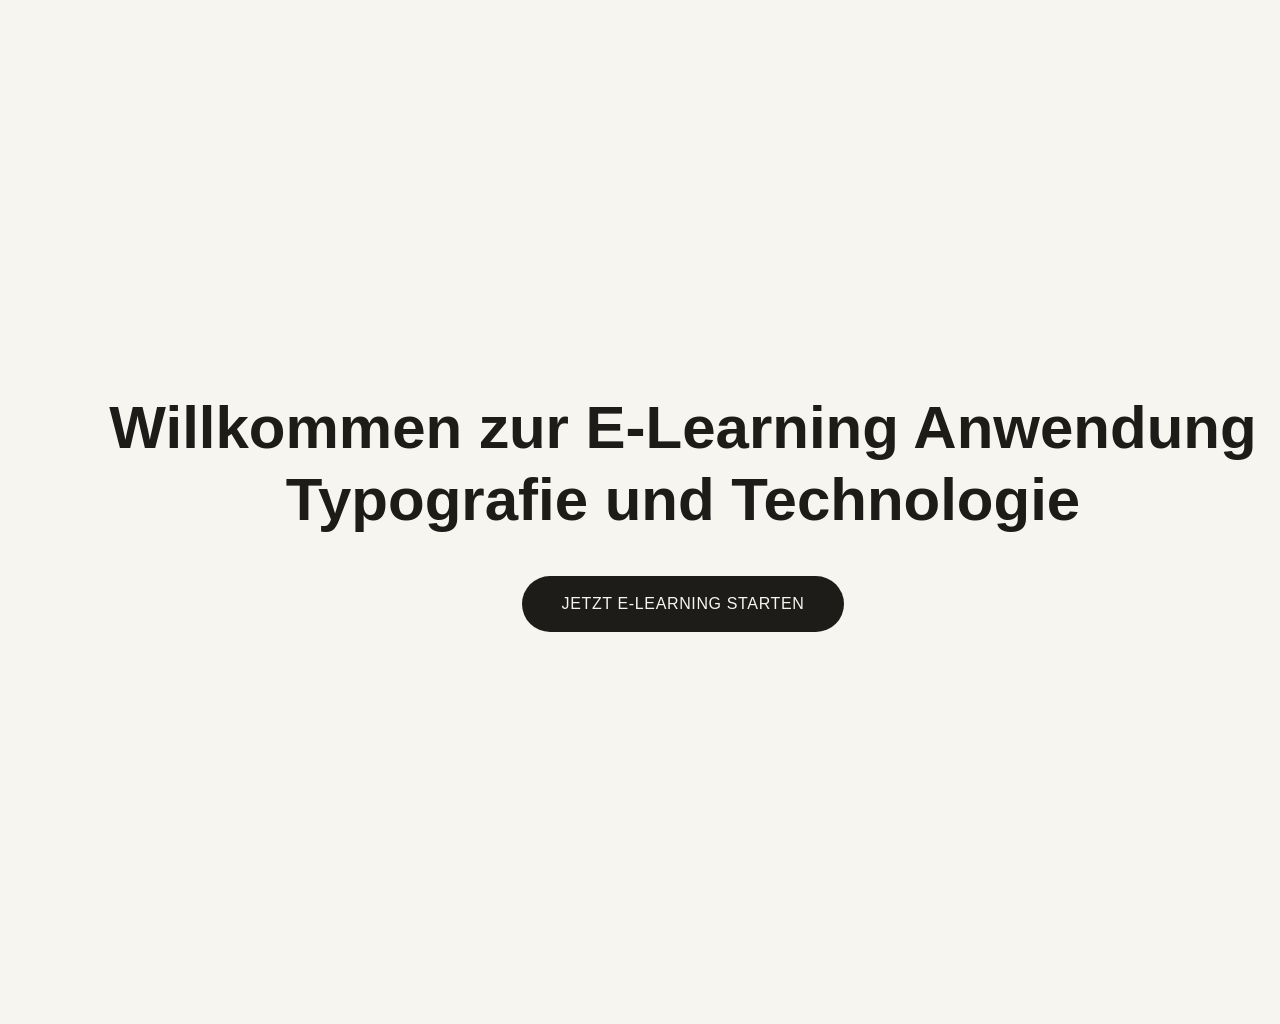
==== index.html @ 650bc4ad "Add files via upload" ====
<!DOCTYPE html>
<html lang="de">
<head>
  <meta charset="UTF-8" />
  <link rel="manifest" href="/manifest.json">
  <meta name="apple-mobile-web-app-capable" content="yes">
  <meta name="mobile-web-app-capable" content="yes">
  <meta name="apple-mobile-web-app-status-bar-style" content="black-translucent">
  <meta name="viewport" content="width=1366, height=1024, initial-scale=1.0, user-scalable=no, maximum-scale=1.0" />
  <title>Type Lab — Willkommen</title>
  <link rel="stylesheet" href="style.css" />
  <style>
    .splash {
      width: 1366px;
      height: 1024px;
      display: flex;
      flex-direction: column;
      align-items: center;
      justify-content: center;
      gap: 2.5rem;
    }

    .splash-headline {
      font-family: 'Boldonse', sans-serif;
      font-size: 3.75rem;
      line-height: 1.2;
      text-align: center;
      color: var(--foreground);
    }

    .splash-btn {
      display: inline-flex;
      align-items: center;
      gap: 0.75rem;
      padding: 1rem 2.5rem;
      background: var(--c-ink);
      color: var(--c-bone);
      font-family: 'Oswald', sans-serif;
      font-weight: 500;
      font-size: 1rem;
      letter-spacing: 0.04em;
      text-transform: uppercase;
      text-decoration: none;
      border-radius: 9999px;
      transition: opacity 0.2s;
    }
    .splash-btn:hover { opacity: 0.8; }
  </style>
</head>
<body class="bg-background">

  <div class="splash">
    <h1 class="splash-headline">
      Willkommen zur E-Learning Anwendung<br />
      Typografie und Technologie
    </h1>
    <a href="chapterpage.html" class="splash-btn">Jetzt E-Learning starten</a>
  </div>

  <script>
  document.addEventListener('click', function(e) {
    var a = e.target.closest('a');
    if (a && a.host === location.host && a.target !== '_blank') {
      e.preventDefault();
      location.href = a.href;
    }
  });
  </script>
</body>
</html>
---- style.css ----
/* =============================================
   TYPE LAB — style.css
   Single stylesheet for all 7 pages
   ============================================= */

@import url('https://fonts.googleapis.com/css2?family=Urbanist:wght@100..900&family=Roboto+Flex:opsz,slnt,wdth,wght,GRAD@8..144,-10..0,25..151,100..1000,-200..150&family=JetBrains+Mono:wght@400;600&display=swap');

/* ── Design tokens ─────────────────────────── */
:root {
  --radius: 0.625rem;

  /* Brand palette */
  --c-yellow:   #fbd530;
  --c-blue:     #135ae4;
  --c-coral:    #ff6853;
  --c-pink:     #ffa3cf;
  --c-green:    #269e5f;
  --c-laven: #cba6e8;
  --c-bone:     #f6f5f0; /*selected color*/
  /*--c-stone:    #f2eeeb;
  --c-cream:    #faf3e3;*/
  --c-ink:      #1e1c19;

  /* Semantic tokens */
  --background:        var(--c-bone);
  --foreground:        var(--c-ink);
  --card:              var(--c-cream);
  --card-foreground:   var(--c-ink);
  --primary:           var(--c-ink);
  --primary-fg:        var(--c-bone);
  --secondary:         var(--c-stone);
  --muted:             var(--c-stone);
  --muted-fg:          #53534e;
  --accent:            var(--c-blue);
  --accent-fg:         var(--c-bone);
  --border:            #e0ddd7;
  --destructive:       var(--c-coral);

  --radius-sm:  calc(var(--radius) - 4px);
  --radius-md:  calc(var(--radius) - 2px);
  --radius-lg:  var(--radius);
  --radius-xl:  calc(var(--radius) + 4px);
  --radius-2xl: calc(var(--radius) + 8px);
  --radius-3xl: calc(var(--radius) + 12px);
  --radius-4xl: calc(var(--radius) + 16px);
}

/* ── Reset ─────────────────────────────────── */
*, *::before, *::after {
  box-sizing: border-box;
  margin: 0;
  padding: 0;
  border-color: var(--border);
}

html {
  width: 1366px;
  height: 1024px;
  overflow: hidden;
  overscroll-behavior: none;
}

body {
  position: relative;
  width: 1366px;
  height: 1024px;
  overflow: hidden;
  overscroll-behavior: none;
  background-color: var(--background);
  color: var(--foreground);
  font-family: 'Urbanist', ui-sans-serif, system-ui, sans-serif;
  font-weight: 400;
  line-height: 1.5;
  -webkit-font-smoothing: antialiased;
}

/* ── Typography helpers ─────────────────────── */
/*font-family: system-ui, -apple-system, sans-serif;*/

.font-display {
  font-family: 'Urbanist', ui-sans-serif, system-ui, sans-serif;
  font-weight: 800;
}

.font-showcase {
  font-family: 'Roboto Flex', 'Inter', system-ui, sans-serif;
  font-optical-sizing: auto;
}

.font-mono {
  font-family: 'JetBrains Mono', ui-monospace, monospace;
}



/* ── Layout helpers ─────────────────────────── */
.min-h-screen  { height: 1024px; }
.flex          { display: flex; }
.flex-col      { flex-direction: column; }
.flex-1        { flex: 1; }
.items-center  { align-items: center; }
.items-start   { align-items: flex-start; }
.items-end     { align-items: flex-end; }
.justify-between { justify-content: space-between; }
.justify-center  { justify-content: center; }
.gap-2  { gap: 0.5rem; }
.gap-3  { gap: 0.75rem; }
.gap-4  { gap: 1rem; }
.gap-5  { gap: 1.25rem; }
.gap-6  { gap: 1.5rem; }
.gap-8  { gap: 2rem; }
.gap-10 { gap: 2.5rem; }

/* ── Grid helpers ───────────────────────────── */
.grid { display: grid; }
.grid-12 { grid-template-columns: repeat(12, 1fr); }
.grid-3  { grid-template-columns: repeat(3, 1fr); }
.grid-2  { grid-template-columns: repeat(2, 1fr); }
.col-span-2  { grid-column: span 2; }
.col-span-3  { grid-column: span 3; }
.col-span-4  { grid-column: span 4; }
.col-span-5  { grid-column: span 5; }
.col-span-6  { grid-column: span 6; }
.col-span-7  { grid-column: span 7; }
.col-span-8  { grid-column: span 8; }
.col-span-9  { grid-column: span 9; }

/* ── Spacing helpers ────────────────────────── */
.p-4  { padding: 1rem; }
.p-5  { padding: 1.25rem; }
.p-6  { padding: 1.5rem; }
.p-8  { padding: 2rem; }
.p-10 { padding: 2.5rem; }
.px-4  { padding-inline: 1rem; }
.px-8  { padding-inline: 2rem; }
.px-10 { padding-inline: 2.5rem; }
.px-12 { padding-inline: 3rem; }
.py-3  { padding-block: 0.75rem; }
.py-4  { padding-block: 1rem; }
.py-10 { padding-block: 2.5rem; }
.py-12 { padding-block: 3rem; }
.pt-10 { padding-top: 2.5rem; }
.pb-6  { padding-bottom: 1.5rem; }
.pb-12 { padding-bottom: 3rem; }
.mt-1  { margin-top: 0.25rem; }
.mt-2  { margin-top: 0.5rem; }
.mt-3  { margin-top: 0.75rem; }
.mt-4  { margin-top: 1rem; }
.mt-5  { margin-top: 1.25rem; }
.mt-6  { margin-top: 1.5rem; }
.mb-2  { margin-bottom: 0.5rem; }
.mb-3  { margin-bottom: 0.75rem; }
.mb-4  { margin-bottom: 1rem; }
.mb-8  { margin-bottom: 2rem; }
.ml-auto { margin-left: auto; }

/* ── Text helpers ───────────────────────────── */
.text-xs   { font-size: 0.75rem; }
.text-sm   { font-size: 0.875rem; }
.text-base { font-size: 1rem; }
.text-lg   { font-size: 1.125rem; }
.text-xl   { font-size: 1.25rem; }
.text-2xl  { font-size: 1.5rem; }
.text-3xl  { font-size: 1.875rem; }
.text-4xl  { font-size: 2.25rem; }
.text-5xl  { font-size: 3rem; }
.text-6xl  { font-size: 3.75rem; }
.text-7xl  { font-size: 4.5rem; }
.text-center  { text-align: center; }
.text-right   { text-align: right; }
.tracking-widest { letter-spacing: 0.2em; }
.uppercase   { text-transform: uppercase; }
.underline   { text-decoration: underline; }
.leading-none  { line-height: 1; }
.leading-tight { line-height: 1.25; }
.leading-snug  { line-height: 1.375; }
.leading-relaxed { line-height: 1.625; }

/* ── Color helpers ──────────────────────────── */
.text-muted    { color: var(--muted-fg); }
.text-accent   { color: var(--accent); }
.text-bg       { color: var(--background); }
.text-fg       { color: var(--foreground); }
.bg-background { background-color: var(--background); }
.bg-card       { background-color: var(--card); }
.bg-muted      { background-color: var(--muted); }
.bg-foreground { background-color: var(--foreground); }
.bg-accent     { background-color: var(--accent); }

/* ── Border / shape helpers ─────────────────── */
.rounded-full  { border-radius: 9999px; }
.rounded-xl    { border-radius: calc(var(--radius) + 4px); }
.rounded-2xl   { border-radius: calc(var(--radius) + 8px); }
.rounded-3xl   { border-radius: calc(var(--radius) + 12px); }
.border        { border: 1px solid var(--border); }
.border-t      { border-top: 1px solid var(--border); }
.border-b      { border-bottom: 1px solid var(--border); }
.border-r      { border-right: 1px solid var(--border); }
.border-dashed { border-style: dashed; }
.overflow-hidden { overflow: hidden; }
.relative { position: relative; }
.absolute { position: absolute; }
.sticky   { position: sticky; }
.inset-0  { inset: 0; }
.z-30 { z-index: 30; }
.w-full { width: 100%; }
.h-full { height: 100%; }
.shadow-sm  { box-shadow: 0 1px 3px rgba(0,0,0,0.07); }
.shadow-xl  { box-shadow: 0 20px 40px rgba(0,0,0,0.15); }
.opacity-40 { opacity: 0.4; }
.opacity-60 { opacity: 0.6; }
.opacity-70 { opacity: 0.7; }
.opacity-80 { opacity: 0.8; }
.transition { transition: all 0.2s ease; }

/* ── Backdrop / blur header ─────────────────── */
.backdrop-blur {
  backdrop-filter: blur(12px);
  -webkit-backdrop-filter: blur(12px);
  background-color: rgba(246, 245, 240, 0.85);
}

/* ─────────────────────────────────────────────
   SHARED COMPONENTS
   ───────────────────────────────────────────── */

/* Chapter header (shared across all chapter pages) */
.chapter-header {
  position: sticky;
  top: 0;
  z-index: 30;
  backdrop-filter: blur(12px);
  -webkit-backdrop-filter: blur(12px);
  background-color: #f6f5f0d9;
  border-bottom: 1px solid var(--border);
}

.chapter-header-inner {
  display: flex;
  align-items: center;
  justify-content: center;
  padding: 0.875rem 2rem;
  position: relative;
}

/* Hidden data elements — kept in DOM for overlay.js */
.chapter-num,
.chapter-title-label { display: none; }

/* Right section — absolute so nav stays centered */
.chapter-header-right {
  position: absolute;
  right: 2rem;
  top: 50%;
  transform: translateY(-50%);
  display: flex;
  align-items: center;
}

/* Chapter nav (rendered by renderDots into #progress-dots) */
.progress-dots {
  display: flex;
  align-items: center;
  gap: 0.25rem;
}

.chapter-nav-start {
  font-family: 'Urbanist', sans-serif;
  font-weight: 600;
  font-size: 0.75rem;
  letter-spacing: 0.08em;
  text-transform: uppercase;
  color: var(--muted-fg);
  text-decoration: none;
  padding: 0.35rem 0.75rem;
  transition: color 0.2s;
}
.chapter-nav-start:hover { color: var(--foreground); }

.chapter-nav-sep {
  width: 1px;
  height: 1rem;
  background: rgba(30,28,25,0.2);
  margin: 0 0.35rem;
  flex-shrink: 0;
}

.chapter-nav-tab {
  font-family: 'Urbanist', sans-serif;
  font-weight: 600;
  font-size: 0.75rem;
  letter-spacing: 0.04em;
  color: var(--muted-fg);
  width: 32px;
  height: 32px;
  border-radius: 8px;
  display: flex;
  align-items: center;
  justify-content: center;
  transition: background 0.2s, color 0.2s;
  text-decoration: none;
}
.chapter-nav-tab.current {
  background: var(--foreground);
  color: var(--background);
}
.chapter-nav-tab.done {
  color: var(--foreground);
  cursor: pointer;
}
.chapter-nav-tab.done:hover {
  background: rgba(30, 28, 25, 0.08);
}

/* Complete button */
.btn-complete {
  display: inline-flex;
  align-items: center;
  gap: 6px;
  padding: 10px 20px;
  border-radius: 9999px;
  font-family: 'Urbanist', sans-serif;
  font-size: 0.875rem;
  font-weight: 500;
  cursor: pointer;
  border: none;
  background: var(--foreground);
  color: var(--background);
  transition: opacity 0.2s;
}
.btn-complete:hover { opacity: 0.85; }
.btn-complete.done  { background: var(--foreground); color: var(--background); }
.btn-complete svg   { width: 14px; height: 14px; }

/* Chapter title pill — header left, added by overlay.js */
.chapter-title-pill {
  position: absolute;
  left: 2rem;
  top: 50%;
  transform: translateY(-50%);
  font-family: 'Urbanist', sans-serif;
  font-weight: 700;
  font-size: 0.75rem;
  letter-spacing: 0.04em;
  padding: 0.5rem 1.25rem;
  border-radius: 9999px;
  box-shadow: 0 2px 8px rgba(0,0,0,0.1);
  pointer-events: none;
  white-space: nowrap;
}

/* Eyebrow — hidden; text still readable by overlay.js */
.chapter-eyebrow { display: none; }

/* ── Per-chapter accent colors (nav active tab + complete button) ── */
.ch1-header .chapter-nav-tab.current,
.ch1-header .btn-complete,
.ch1-header .btn-complete.done { background: var(--c-blue);  color: #ffffff; }

.ch2-header .chapter-nav-tab.current,
.ch2-header .btn-complete,
.ch2-header .btn-complete.done { background: var(--c-pink);  color: var(--foreground); }

.ch3-header .chapter-nav-tab.current,
.ch3-header .btn-complete,
.ch3-header .btn-complete.done { background: var(--c-green); color: #ffffff; }

.ch4-header .chapter-nav-tab.current,
.ch4-header .btn-complete,
.ch4-header .btn-complete.done { background: var(--c-yellow); color: var(--foreground); }

.ch5-header .chapter-nav-tab.current,
.ch5-header .btn-complete,
.ch5-header .btn-complete.done { background: var(--c-coral); color: #ffffff; }

.ch6-header .chapter-nav-tab.current,
.ch6-header .btn-complete,
.ch6-header .btn-complete.done { background: var(--c-laven); color: var(--foreground); }

/* Main content area */
.chapter-main {
  flex: 1;
  overflow-y: auto;
}

/* ── Panel card ─────────────────────────────── */
.panel {
  background: var(--card);
  border: 1px solid var(--border);
  border-radius: calc(var(--radius) + 8px);
  padding: 1.25rem;
}

.panel-title {
  display: flex;
  align-items: center;
  gap: 0.5rem;
  font-family: 'JetBrains Mono', monospace;
  font-size: 0.688rem;
  letter-spacing: 0.2em;
  text-transform: uppercase;
  color: var(--muted-fg);
  margin-bottom: 1rem;
}

/* ── Slider ─────────────────────────────────── */
.slider-wrap {
  position: relative;
  display: flex;
  align-items: center;
  height: 20px;
}

.slider-track {
  position: relative;
  width: 100%;
  height: 4px;
  background: var(--border);
  border-radius: 9999px;
  overflow: visible;
}

.slider-fill {
  position: absolute;
  left: 0;
  top: 0;
  height: 100%;
  background: var(--foreground);
  border-radius: 9999px;
  pointer-events: none;
  transition: width 0.05s;
}

.slider-thumb {
  position: absolute;
  top: 50%;
  width: 24px;
  height: 24px;
  border-radius: 50%;
  background: var(--foreground);
  border: 1px solid var(--foreground);
  box-shadow: 0 1px 4px rgba(0,0,0,0.2);
  transform: translate(-50%, -50%);
  cursor: grab;
  transition: box-shadow 0.15s;
  z-index: 2;
}
.slider-thumb:active { cursor: grabbing; box-shadow: 0 2px 8px rgba(0,0,0,0.3); }

.slider-native {
  position: absolute;
  inset: 0;
  opacity: 0;
  cursor: pointer;
  width: 100%;
  height: 100%;
  z-index: 3;
  -webkit-appearance: none;
  margin: 0;
}

/* ── Switch ─────────────────────────────────── */
.switch {
  display: inline-flex;
  width: 36px;
  height: 20px;
  border-radius: 9999px;
  background: var(--border);
  position: relative;
  cursor: pointer;
  transition: background 0.2s;
  border: none;
  outline: none;
  flex-shrink: 0;
}
.switch.on { background: var(--foreground); }
.switch::after {
  content: '';
  position: absolute;
  top: 2px;
  left: 2px;
  width: 16px;
  height: 16px;
  border-radius: 50%;
  background: white;
  transition: transform 0.2s;
}
.switch.on::after { transform: translateX(16px); }

/* ─────────────────────────────────────────────
   CHAPTER-PAGE OVERVIEW (chapterpage.html)
   ───────────────────────────────────────────── */

.home-header {
  padding: 2.5rem 2.5rem 1.5rem;
  display: flex;
  align-items: flex-end;
  justify-content: space-between;
}

.home-header-left {}

.home-tag {
  font-family: 'JetBrains Mono', monospace;
  font-size: 0.688rem;
  letter-spacing: 0.2em;
  text-transform: uppercase;
  color: var(--muted-fg);
}

.home-headline {
  font-family: 'Urbanist', ui-sans-serif, system-ui, sans-serif;
  font-weight: 800;
  font-size: 4.5rem;
  line-height: 1.1;
  letter-spacing: -0.02em;
  margin-top: -1rem;
  margin-bottom: 1rem;
  max-width: 60rem;
}

.home-progress {
  text-align: right;
}

.home-progress-label {
  font-family: 'JetBrains Mono', monospace;
  font-size: 0.688rem;
  color: var(--muted-fg);
}

.home-progress-count {
  font-family: 'Urbanist'; font-weight: 800;
  font-size: 1.4rem;
  margin-top: 0.25rem;
}

.home-progress-count span { color: var(--muted-fg); }

.home-reset {
  display: block;
  margin-top: 0.5rem;
  font-size: 0.688rem;
  color: var(--muted-fg);
  background: none;
  border: none;
  cursor: pointer;
  text-decoration: underline;
  text-underline-offset: 2px;
}
.home-reset:hover { color: var(--foreground); }

/* Chapter grid */
.chapters-grid {
  display: grid;
  grid-template-columns: repeat(3, 1fr);
  gap: 1.25rem;
  padding: 0 2.5rem 3rem;
}

/* Chapter card */
.chapter-card {
  aspect-ratio: 4/3;
  border-radius: calc(var(--radius) + 12px);
  border: 1px solid var(--border);
  background: var(--card);
  overflow: hidden;
  position: relative;
  text-decoration: none;
  display: block;
  transition: border-color 0.2s;
  animation: cardIn 0.5s ease both;
}
.chapter-card:hover { filter: brightness(0.96); }

.card-ch-1 {
  background-color: var(--c-blue);
  border: 2px solid var(--c-blue);
}
.card-ch-1 .chapter-card-name,
.card-ch-1 .chapter-card-num  { color: #ffffff; }
.card-ch-1 .chapter-card-sub  { color: rgba(255,255,255,0.7); }

.card-ch-2 {
  background-color: var(--c-pink);
  border: 2px solid var(--c-pink);
}
.card-ch-2 .chapter-card-name,
.card-ch-2 .chapter-card-num  { color: var(--foreground); }

.card-ch-3 {
  background-color: var(--c-green);
  border: 2px solid var(--c-green);
}
.card-ch-3 .chapter-card-name,
.card-ch-3 .chapter-card-num  { color: #ffffff; }
.card-ch-3 .chapter-card-sub  { color: rgba(255,255,255,0.7); }

.card-ch-4 {
  background-color: var(--c-yellow);
  border: 2px solid var(--c-yellow);
}
.card-ch-4 .chapter-card-name,
.card-ch-4 .chapter-card-num  { color: var(--foreground); }

.card-ch-5 {
  background-color: var(--c-coral);
  border: 2px solid var(--c-coral);
}
.card-ch-5 .chapter-card-name,
.card-ch-5 .chapter-card-num  { color: #ffffff; }
.card-ch-5 .chapter-card-sub  { color: rgba(255,255,255,0.7); }

.card-ch-6 {
  background-color: var(--c-laven);
  border: 2px solid var(--c-laven);
}
.card-ch-6 .chapter-card-name,
.card-ch-6 .chapter-card-num  { color: var(--foreground); }

@keyframes cardIn {
  from { opacity: 0; transform: translateY(24px); }
  to   { opacity: 1; transform: translateY(0); }
}

.chapter-card:nth-child(1) { animation-delay: 0ms; }
.chapter-card:nth-child(2) { animation-delay: 50ms; }
.chapter-card:nth-child(3) { animation-delay: 100ms; }
.chapter-card:nth-child(4) { animation-delay: 150ms; }
.chapter-card:nth-child(5) { animation-delay: 200ms; }
.chapter-card:nth-child(6) { animation-delay: 250ms; }

.chapter-card-locked {
  aspect-ratio: 4/3;
  border-radius: calc(var(--radius) + 12px);
  border: 1px dashed var(--border);
  background: color-mix(in srgb, var(--muted) 30%, transparent);
  overflow: hidden;
  position: relative;
  animation: cardIn 0.5s ease both;
}

.chapter-card-art {
  position: absolute;
  inset: 0;
  pointer-events: none;
}

.chapter-card-body {
  position: absolute;
  inset: 0;
  padding: 1.5rem;
  display: flex;
  flex-direction: column;
}

.chapter-card-top {
  display: flex;
  align-items: flex-start;
  justify-content: space-between;
}

.chapter-card-num {
  font-family: 'JetBrains Mono', monospace;
  font-size: 0.688rem;
  letter-spacing: 0.2em;
  color: var(--muted-fg);
}

.chapter-card-icon {
  width: 20px;
  height: 20px;
  opacity: 0.4;
  transition: opacity 0.2s, transform 0.2s;
}
.chapter-card:hover .chapter-card-icon { opacity: 1; transform: rotate(12deg); }

.chapter-card-check {
  width: 28px;
  height: 28px;
  border-radius: 50%;
  background: rgba(255,255,255,0.25);
  color: #ffffff;
  display: flex;
  align-items: center;
  justify-content: center;
}
.card-ch-2 .chapter-card-check,
.card-ch-4 .chapter-card-check,
.card-ch-5 .chapter-card-check {
  background: rgba(30,28,25,0.15);
  color: var(--foreground);
}

.chapter-card-foot {
  margin-top: auto;
}

.chapter-card-name {
  font-family: 'Urbanist', ui-sans-serif, system-ui, sans-serif;
  font-weight: 700;
  font-size: 2.1rem;
  line-height: 1.25;
  color: var(--foreground);
}

.chapter-card-sub {
  font-size: 0.875rem;
  color: var(--muted-fg);
  margin-top: 0.25rem;
}

.chapter-card-locked .chapter-card-body { opacity: 0.4; }

.chapter-lock-msg {
  position: absolute;
  bottom: 1rem;
  left: 1.5rem;
  font-family: 'JetBrains Mono', monospace;
  font-size: 0.688rem;
  color: var(--muted-fg);
}

/* Chapter art backgrounds */
.art-1 {
  background: linear-gradient(135deg, #f6f5f0, #f2eeeb);
}
.art-1-inner {
  position: absolute;
  inset: 3rem 3.5rem;
  border-radius: 6px;
  background: #faf3e3;
  box-shadow: 0 1px 3px rgba(0,0,0,0.07);
  border: 1px solid rgba(0,0,0,0.06);
  padding: 1rem;
  display: flex;
  flex-direction: column;
  gap: 6px;
}
.art-1-line {
  height: 6px;
  border-radius: 9999px;
  background: rgba(30,28,25,0.7);
}

.art-2 {
  background: linear-gradient(135deg, #f2eeeb, #f6f5f0);
  display: flex;
  align-items: center;
  justify-content: center;
}
.art-2-cards {
  display: flex;
  gap: 12px;
}
.art-2-card {
  width: 80px;
  height: 112px;
  border-radius: 12px;
  background: #faf3e3;
  box-shadow: 0 4px 12px rgba(0,0,0,0.1);
  border: 1px solid var(--border);
  display: flex;
  align-items: center;
  justify-content: center;
  font-family: 'Urbanist', sans-serif;
  font-weight: 600;
  font-size: 1.5rem;
}

.art-3 {
  background: #faf3e3;
}
.art-3-line {
  position: absolute;
  left: 24px;
  top: 24px;
  bottom: 24px;
  width: 1px;
  background: rgba(30,28,25,0.3);
}

.art-4 {
  background: linear-gradient(135deg, #f6f5f0, #f2eeeb);
  display: flex;
  align-items: center;
  justify-content: center;
}
.art-4-letter {
  font-family: 'Urbanist', sans-serif;
  font-size: 8rem;
  line-height: 1;
  font-weight: 800;
}

.art-5 {
  background: var(--c-blue);
  color: var(--c-bone);
  overflow: hidden;
}
.art-5-label {
  position: absolute;
  left: 24px;
  bottom: 24px;
  font-family: 'Urbanist', sans-serif;
  font-size: 2.5rem;
  font-weight: 600;
  color: #faf3e3;
}

.art-6 {
  background: #f6f5f0;
  display: grid;
  grid-template-columns: 1fr 1fr;
  grid-template-rows: 1fr 1fr;
  gap: 8px;
  padding: 24px;
}
.art-6-cell { border-radius: 6px; }

/* ─────────────────────────────────────────────
   CHAPTER 1 — E-Reader Simulator
   ───────────────────────────────────────────── */
.ch1-header{}

.ch1-layout {
  display: grid;
  grid-template-columns: 1fr 380px;
  gap: 2rem;
  padding: 2rem;
  max-width: 1500px;
  margin: 0 auto;
  .slider-track, .slider-fill {
      background: var(--c-blue);      
    }
    .slider-thumb {
      background: var(--c-green);
      border-color: var(--c-green);
    }
}

.ch1-device-wrap {
  border-radius: 2rem;
  background: #08080791;
  border: 1px solid var(--border);
  padding: 1rem;
  box-shadow: 0 1px 3px #00000012;
}

.ch1-screen {
  border-radius: 1.4rem;
  overflow: hidden;
  aspect-ratio: 4/3;
  transition: filter 0.3s;
}

.ch1-screen-inner {
  height: 100%;
  display: flex;
  flex-direction: column;
  transition: padding 0.3s;
}

.ch1-screen-bar {
  display: flex;
  justify-content: space-between;
  font-family: 'JetBrains Mono', monospace;
  font-size: 0.688rem;
  opacity: 0.6;
}

.ch1-text {
  flex: 1;
  margin-top: 1.5rem;
  overflow: hidden;
  font-family: 'Roboto Flex', sans-serif;
  font-optical-sizing: auto;
  transition: font-size 0.2s, line-height 0.2s, letter-spacing 0.2s, font-weight 0.2s;
}

.ch1-text p { margin-bottom: 1rem; }

.ch1-screen-foot {
  display: flex;
  justify-content: space-between;
  font-family: 'JetBrains Mono', monospace;
  font-size: 0.688rem;
  opacity: 0.5;
  margin-top: 1rem;
}

.ch1-controls {
  display: flex;
  flex-direction: column;
  gap: 1.25rem;
}

.ch1-theme-grid {
  display: grid;
  grid-template-columns: repeat(3, 1fr);
  gap: 0.5rem;
}

.ch1-theme-btn {
  border-radius: 12px;
  padding: 0.75rem 0.5rem;
  font-size: 0.75rem;
  border: 1px solid var(--border);
  background: var(--card);
  cursor: pointer;
  display: flex;
  flex-direction: column;
  align-items: center;
  gap: 0.5rem;
  transition: border-color 0.2s;
  font-family: 'Urbanist', sans-serif;
}
.ch1-theme-btn:hover,
.ch1-theme-btn.active { border-color: var(--foreground); }

.ch1-theme-swatch {
  width: 24px;
  height: 24px;
  border-radius: 50%;
  border: 1px solid var(--border);
}

.control-row {
  margin-bottom: 1rem;
}

.control-label-row {
  display: flex;
  justify-content: space-between;
  align-items: center;
  margin-bottom: 0.5rem;
  font-size: 0.75rem;
}

.control-label-row span:last-child {
  font-family: 'JetBrains Mono', monospace;
  color: var(--muted-fg);
}

.brightness-row {
  display: flex;
  align-items: center;
  gap: 0.75rem;
}
.brightness-row svg { color: var(--muted-fg); flex-shrink: 0; }

.ch1-mode-row {
  display: flex;
  align-items: center;
  justify-content: space-between;
  #dark-mode-switch {
    background: var(--c-green); }
  #dark-mode-switch::after {
    background: #ffffff;
  }
}

.ch1-mode-left {
  display: flex;
  align-items: center;
  gap: 0.5rem;
  font-size: 0.875rem;
}

.ch1-mode-icon {
  display: flex;
  align-items: center;
  color: var(--muted-fg);
  flex-shrink: 0;
}

/* ─────────────────────────────────────────────
   CHAPTER 2 — Flashcards
   ───────────────────────────────────────────── */

.ch2-header {}

.ch2-stage {
  display: flex;
  flex-direction: column;
  align-items: center;
  justify-content: center;
  height: calc(1024px - 120px);
  overflow: hidden;
  --card: var(--c-pink);
  --card-foreground: var(--c-blue);
}

.ch2-carousel {
  position: relative;
  width: 100%;
  height: 460px;
  display: flex;
  align-items: center;
  justify-content: center;
  perspective: 1600px;
}

.ch2-card-wrap {
  position: absolute;
  transition: transform 0.5s cubic-bezier(0.22,1,0.36,1), opacity 0.4s;
  pointer-events: none;
  transform-style: preserve-3d;
}
.ch2-card-wrap.active { pointer-events: auto; cursor: pointer; }

.ch2-card {
  width: 340px;
  height: 440px;
  transform-style: preserve-3d;
  transition: transform 0.6s cubic-bezier(0.22,1,0.36,1);
}
.ch2-card.flipped { transform: rotateY(180deg); }

.ch2-face {
  position: absolute;
  inset: 0;
  border-radius: calc(var(--radius) + 12px);
  padding: 2rem;
  display: flex;
  flex-direction: column;
  align-items: center;
  justify-content: space-between;
  backface-visibility: hidden;
  -webkit-backface-visibility: hidden;
  box-shadow: 0 20px 40px #00000026;
}

.ch2-face-front {
  background: var(--card);
  border: 1px solid var(--border);
}

.ch2-face-back {
  background: var(--c-blue);
  color: var(--background);
  transform: rotateY(180deg);
  justify-content: center;
}

.ch2-face-tag {
  font-family: 'JetBrains Mono', monospace;
  font-size: 0.688rem;
  letter-spacing: 0.2em;
  color: var(--muted-fg);
  align-self: flex-start;
}
.ch2-face-back .ch2-face-tag {
  position: absolute;
  top: 2rem;
  left: 2rem;
  color: rgba(246,245,240,0.6);
}

.ch2-glyph {
  font-family: 'Urbanist', sans-serif;
  font-weight: 600;
  font-size: 9rem;
  line-height: 1;
  letter-spacing: -0.01em;
}

.ch2-card-term {
  font-family: 'Urbanist'; font-weight: 800;
  font-size: 1rem;
}

.ch2-card-def {
  font-family: 'Urbanist', sans-serif;
  font-weight: 600;
  font-size: 1.4rem;
  line-height: 1.375;
}

.ch2-card-term-back {
  font-family: 'Urbanist', sans-serif;
  font-size: 1rem;
  opacity: 0.6;
}

.ch2-controls {
  display: flex;
  align-items: center;
  gap: 1.5rem;
  margin-top: 2.5rem;
}

.ch2-btn-nav {
  width: 48px;
  height: 48px;
  border-radius: 50%;
  border: 1px solid var(--border);
  background: transparent;
  cursor: pointer;
  display: flex;
  align-items: center;
  justify-content: center;
  transition: border-color 0.2s;
}
.ch2-btn-nav:hover { border-color: var(--foreground); }
.ch2-btn-nav svg { width: 20px; height: 20px; }

.ch2-counter {
  font-family: 'JetBrains Mono', monospace;
  font-size: 0.875rem;
  color: var(--muted-fg);
  width: 64px;
  text-align: center;
}

.ch2-btn-flip {
  display: flex;
  align-items: center;
  gap: 0.5rem;
  padding: 0.5rem 1rem;
  border-radius: 9999px;
  background: var(--c-green);
  color: #ffffff;
  border: none;
  cursor: pointer;
  font-size: 0.75rem;
  font-family: 'Urbanist', sans-serif;
  font-weight: 500;
}
.ch2-btn-flip svg { width: 14px; height: 14px; }

/* ─────────────────────────────────────────────
   CHAPTER 3 — Timeline
   ───────────────────────────────────────────── */
.ch3-header {}

.ch3-scroll-area {
  height: calc(1024px - 120px);
  overflow-y: auto;
  position: relative;
}

.ch3-layout {
  display: grid;
  grid-template-columns: 2fr 1fr;
  max-width: 1500px;
  margin: 0 auto;
  padding: 0 2rem;
}

.ch3-main {
  padding: 3rem 3rem 3rem 0;
  position: relative;
}

.ch3-timeline-line {
  position: absolute;
  left: 0;
  top: 0;
  bottom: 0;
  width: 2px;
  background: var(--border);
}

.ch3-entry {
  position: relative;
  padding-left: 2.5rem;
  padding-bottom: 6rem;
}

.ch3-dot {
  position: absolute;
  left: -6px;
  top: 0.5px;
  width: 15px;
  aspect-ratio: 1 / 1;
  border-radius: 50%;
  background: var(--foreground);
}

.ch3-year {
  font-family: 'JetBrains Mono', monospace;
  font-size: 0.688rem;
  letter-spacing: 0.2em;
  color: var(--muted-fg);
  margin-bottom: 0.75rem;
}

.ch3-entry-title {
  font-family: 'Urbanist'; font-weight: 800;
  font-size: 2rem;
  line-height: 1.25;
  margin-bottom: 1rem;
}

.ch3-entry-text {
  font-size: 1rem;
  color: rgba(30,28,25,0.8);
  line-height: 1.625;
  max-width: 40rem;
}

.ch3-entry-glyph {
  margin-top: 1.5rem;
  font-family: 'Urbanist', sans-serif;
  font-size: 4.5rem;
  color: #269e5f83;
}

.ch3-sidebar {
  padding: 3rem 0;
  position: relative;
}

.ch3-sidebar-inner {
  position: sticky;
  top: 3rem;
  will-change: transform;
}

.ch3-cards-stack {
  display: flex;
  flex-direction: column;
  gap: 1.25rem;
}

.ch3-swatch-card {
  aspect-ratio: 3/4;
  border-radius: calc(var(--radius) + 8px);
  display: flex;
  align-items: center;
  justify-content: center;
  position: relative;
  overflow: hidden;
  border: 1px solid var(--border);
}

.ch3-swatch-glyph {
  font-family: 'Urbanist', sans-serif;
  font-size: 6rem;
  line-height: 0.85;
}

.ch3-swatch-year {
  position: absolute;
  bottom: 12px;
  left: 12px;
  font-family: 'JetBrains Mono', monospace;
  font-size: 0.625rem;
  letter-spacing: 0.2em;
  opacity: 0.7;
}

.ch3-swatch-img {
  position: absolute;
  inset: 0;
  width: 100%;
  height: 100%;
  object-fit: cover;
}

.ch3-swatch-overlay {
  position: absolute;
  inset: 0;
  background: linear-gradient(to top, rgba(0,0,0,0.65) 0%, transparent 55%);
}

.ch3-swatch-card.has-image .ch3-swatch-year {
  color: #ffffff;
  opacity: 1;
}

.ch3-entry-text-wrap {
  display: flex;
  flex-direction: column;
  gap: 0.75rem;
}

/* ─────────────────────────────────────────────
   CHAPTER 4 — Variable Font Playground
   ───────────────────────────────────────────── */
.ch4-header {}

.ch4-layout {
  max-width: 1500px;
  margin: 0 auto;
  padding: 2rem;
  display: flex;
  flex-direction: column;
  gap: 0.75rem;
  .slider-track, .slider-fill {
      background: var(--c-yellow);
    }
    .slider-thumb {
      background: var(--c-green);
      border-color: var(--c-green);
    }
}

.ch4-axis-card {
  border: 1px solid var(--border);
  border-radius: calc(var(--radius) + 12px);
  overflow: hidden;
  background: var(--card);
  display: grid;
  grid-template-columns: 2fr 1fr;
}

.ch4-axis-left {
  padding: 2.5rem;
  border-right: 1px solid var(--border);
  min-width: 0;
}

.ch4-axis-header {
  display: flex;
  align-items: flex-start;
  justify-content: space-between;
  margin-bottom: 2rem;
}

.ch4-axis-tag {
  font-family: 'JetBrains Mono', monospace;
  font-size: 0.688rem;
  letter-spacing: 0.2em;
  color: var(--muted-fg);
}

.ch4-axis-name {
  font-family: 'Urbanist'; font-weight: 800;
  font-size: 1.2rem;
  margin-top: 0.25rem;
}

.ch4-axis-value {
  font-family: 'JetBrains Mono', monospace;
  font-size: 0.875rem;
}

.ch4-sample {
  font-family: 'Roboto Flex', sans-serif;
  font-optical-sizing: auto;
  font-size: 4.5rem;
  line-height: 1;
  margin-bottom: 2rem;
  transition: font-variation-settings 0.1s;
  white-space: nowrap;
}

.ch4-slider-minmax {
  display: flex;
  justify-content: space-between;
  margin-top: 0.5rem;
  font-family: 'JetBrains Mono', monospace;
  font-size: 0.625rem;
  color: var(--muted-fg);
}

.ch4-axis-right {
  padding: 2.5rem;
  background: color-mix(in srgb, var(--muted) 30%, transparent);
  display: flex;
  flex-direction: column;
  justify-content: center;
  min-width: 0;
}

.ch4-axis-desc-title {
  font-family: 'Urbanist'; font-weight: 800;
  font-size: 1.6rem;
  text-transform: uppercase;
  letter-spacing: -0.01em;
  margin-bottom: 1rem;
}

.ch4-axis-desc-text {
  font-size: 1rem;
  color: rgba(30,28,25,0.8);
  line-height: 1.625;
  max-width: 28rem;
}

.ch4-code-tag {
  margin-top: 1.5rem;
  display: inline-flex;
  align-items: center;
  gap: 0.5rem;
  font-family: 'JetBrains Mono', monospace;
  font-size: 0.75rem;
  color: var(--muted-fg);
  background: var(--background);
  border: 1px solid var(--border);
  border-radius: var(--radius);
  padding: 0.25rem 0.5rem;
}

/* ─────────────────────────────────────────────
   CHAPTER 5 — Generative Inputs
   ───────────────────────────────────────────── */
.ch5-header {}

.ch5-layout {
  display: grid;
  grid-template-columns: 320px 1fr;
  gap: 1.5rem;
  padding: 2rem;
  max-width: 1500px;
  margin: 0 auto;
  height: calc(1024px - 160px);
    .slider-track,
      .slider-fill {
        background: var(--c-coral);
      }
    
      .slider-thumb {
        background: var(--c-green);
        border-color: var(--c-green);
      }

      .switch.on {
        background: var(--c-green);
      }
      .switch.on::after {
        background: #ffffff;
      }
}

.ch5-sidebar {
  display: flex;
  flex-direction: column;
  gap: 1.25rem;
}

.ch5-toggle-row {
  width: 100%;
  display: flex;
  align-items: center;
  justify-content: space-between;
  padding: 0.75rem;
  border-radius: 12px;
  border: 1px solid var(--border);
  background: transparent;
  cursor: pointer;
  transition: border-color 0.2s, background 0.2s;
  text-align: left;
}
.ch5-toggle-row.on {
  border-color: var(--foreground);
  background: rgba(30,28,25,0.03);
}

.ch5-toggle-row-left {
  display: flex;
  align-items: center;
  gap: 0.5rem;
  font-size: 0.875rem;
}
.ch5-toggle-row-left svg { width: 16px; height: 16px; }

.ch5-influence-row { margin-bottom: 1.25rem; }
.ch5-influence-row:last-child { margin-bottom: 0; }

.ch5-influence-label {
  display: flex;
  justify-content: space-between;
  font-size: 0.75rem;
  margin-bottom: 0.5rem;
  color: var(--foreground);
}
.ch5-influence-label span:last-child {
  font-family: 'JetBrains Mono', monospace;
  color: var(--muted-fg);
}

.ch5-meter {
  height: 4px;
  border-radius: 9999px;
  background: var(--border);
  overflow: hidden;
  margin-top: 0.5rem;
}
.ch5-meter-fill {
  height: 100%;
  background: var(--accent);
  transition: width 80ms linear;
  border-radius: 9999px;
}

.ch5-live-row {
  display: flex;
  justify-content: space-between;
  font-family: 'JetBrains Mono', monospace;
  font-size: 0.688rem;
  margin-bottom: 0.375rem;
}
.ch5-live-row span:first-child { color: var(--muted-fg); }

.ch5-stage {
  border-radius: calc(var(--radius) + 12px);
  background: var(--foreground);
  color: var(--background);
  position: relative;
  overflow: hidden;
  display: flex;
  align-items: center;
  justify-content: center;
  cursor: none;
}

.ch5-stage-label {
  position: absolute;
  top: 20px;
  left: 24px;
  font-family: 'JetBrains Mono', monospace;
  font-size: 0.688rem;
  letter-spacing: 0.2em;
  opacity: 0.5;
}

.ch5-display-text {
  font-family: 'Roboto Flex', sans-serif;
  font-optical-sizing: auto;
  text-align: center;
  padding: 0 3rem;
  line-height: 0.9;
  font-size: clamp(48px, 8vw, 160px);
  transition: font-variation-settings 150ms ease-out, letter-spacing 150ms ease-out;
  pointer-events: none;
  white-space: pre;
}

.ch5-stage-bottom {
  position: absolute;
  bottom: 20px;
  left: 24px;
  right: 24px;
  display: flex;
  justify-content: space-between;
  align-items: flex-end;
}

.ch5-bar {
  display: flex;
  flex-direction: column;
  gap: 4px;
  width: 160px;
}

.ch5-bar-label {
  font-family: 'JetBrains Mono', monospace;
  font-size: 0.625rem;
  letter-spacing: 0.2em;
  opacity: 0.5;
}

.ch5-bar-track {
  height: 4px;
  border-radius: 9999px;
  background: rgba(246,245,240,0.15);
  overflow: hidden;
}

.ch5-bar-fill {
  height: 100%;
  border-radius: 9999px;
  transition: width 80ms linear;
}

/* Input toggle: right side (status label + switch) */
.ch5-input-right {
  display: flex;
  align-items: center;
  gap: 0.5rem;
}
.ch5-status {
  font-size: 0.6rem;
  letter-spacing: 0.08em;
  color: var(--muted-fg);
  min-width: 4.5rem;
  text-align: right;
  opacity: 0.7;
}

/* Camera preview picture-in-picture */
.ch5-cam-preview {
  position: absolute;
  top: 48px;
  right: 16px;
  width: 130px;
  border-radius: 8px;
  overflow: hidden;
  border: 1px solid rgba(246,245,240,0.22);
  background: #000;
  display: none;
}
.ch5-cam-preview canvas {
  width: 100%;
  display: block;
}
.ch5-cam-label {
  position: absolute;
  top: 4px;
  left: 6px;
  font-size: 0.6rem;
  letter-spacing: 0.15em;
  color: rgba(246,245,240,0.55);
  pointer-events: none;
}

/* Smooth font-size transitions driven by face distance */
#ch5-text {
  transition: font-size 200ms ease-out,
              font-variation-settings 100ms ease-out,
              letter-spacing 100ms ease-out;
}

/* Stage no longer requires cursor suppression */
.ch5-stage { cursor: default; }

/* ─────────────────────────────────────────────
   CHAPTER 6 — Knowledge Hub
   ───────────────────────────────────────────── */
.ch6-header {}

.ch6-layout {
  max-width: 1400px;
  margin: 0 auto;
  padding: 2.5rem 2rem;
}

.ch6-hero {
  display: grid;
  grid-template-columns: 7fr 5fr;
  gap: 2.5rem;
  padding-bottom: 3rem;
  border-bottom: 1px solid var(--border);
  margin-bottom: 3rem;
}

.ch6-hero-art {
  aspect-ratio: 16/10;
  border-radius: calc(var(--radius) + 12px);
  overflow: hidden;
  position: relative;
  background: var(--foreground);
}

.ch6-hero-img {
  width: 100%;
  height: 100%;
  object-fit: cover;
  display: block;
}

.ch6-hero-body {
  display: flex;
  flex-direction: column;
  justify-content: center;
}

.ch6-hero-tag {
  font-family: 'JetBrains Mono', monospace;
  font-size: 0.688rem;
  letter-spacing: 0.2em;
  color: var(--muted-fg);
}

.ch6-hero-title {
  font-family: 'Urbanist'; font-weight: 800;
  font-size: 2.4rem;
  line-height: 1.5;
  margin-top: 1rem;
}

.ch6-hero-excerpt {
  font-size: 1rem;
  color: rgba(30,28,25,0.7);
  margin-top: 1.25rem;
  line-height: 1.625;
}

.ch6-hero-read {
  display: inline-block;
  margin-top: 1.5rem;
  font-family: 'JetBrains Mono', monospace;
  font-size: 0.75rem;
  color: var(--foreground);
  text-decoration: none;
  border-bottom: 1px solid rgba(30,28,25,0.25);
  padding-bottom: 1px;
  transition: border-color 0.2s;
}
.ch6-hero-read:hover { border-color: var(--foreground); }

.ch6-grid {
  display: grid;
  grid-template-columns: repeat(3, 1fr);
  gap: 1.5rem;
}

.ch6-article {
  border-radius: calc(var(--radius) + 8px);
  border: 1px solid var(--border);
  background: var(--card);
  overflow: hidden;
  transition: border-color 0.2s;
  cursor: pointer;
}
.ch6-article:hover { border-color: var(--foreground); }

.ch6-article-art {
  aspect-ratio: 4/3;
  overflow: hidden;
  position: relative;
  background: var(--foreground);
}

.ch6-article-img {
  width: 100%;
  height: 100%;
  object-fit: cover;
  display: block;
  transition: transform 0.35s ease;
}
.ch6-article:hover .ch6-article-img { transform: scale(1.04); }

.ch6-article-body {
  padding: 1.5rem;
}

.ch6-article-tag {
  font-family: 'JetBrains Mono', monospace;
  font-size: 0.625rem;
  letter-spacing: 0.2em;
  color: var(--muted-fg);
}

.ch6-article-title {
  font-family: 'Urbanist'; font-weight: 800;
  font-size: 1.2rem;
  line-height: 1.8;
  margin-top: 0.5rem;
}

.ch6-article-excerpt {
  font-size: 0.875rem;
  color: rgba(30,28,25,0.7);
  margin-top: 0.75rem;
  line-height: 1.625;
}

.ch6-article-footer {
  display: flex;
  align-items: center;
  justify-content: space-between;
  margin-top: 1.25rem;
  font-size: 0.75rem;
  color: var(--muted-fg);
}

.ch6-article-read {
  font-family: 'JetBrains Mono', monospace;
}

.ch6-article-link {
  text-decoration: none;
  color: var(--muted-fg);
  font-family: 'JetBrains Mono', monospace;
  font-size: 0.75rem;
  transition: color 0.2s;
}
.ch6-article:hover .ch6-article-link { color: var(--foreground); }

.ch6-footer {
  margin-top: 5rem;
  padding: 2.5rem 0;
  border-top: 1px solid var(--border);
  text-align: center;
}

.ch6-footer h2 {
  font-family: 'Urbanist', sans-serif;
  font-size: 1.5rem;
}

.ch6-footer p {
  font-size: 0.875rem;
  color: var(--muted-fg);
  margin-top: 0.5rem;
}

/* Art pieces for Chapter 6 */
.art-hero-type {
  width: 100%;
  height: 100%;
  background: linear-gradient(135deg, #f6f5f0, #faf3e3, #fbd530);
  position: relative;
  display: flex;
  align-items: center;
  justify-content: center;
  overflow: hidden;
}
.art-hero-type span {
  font-family: 'Urbanist', sans-serif;
  font-size: 10rem;
  font-weight: 800;
  line-height: 1;
  position: relative;
  z-index: 1;
}

.art-sound {
  width: 100%;
  height: 100%;
  background: #1e1c19;
  position: relative;
  overflow: hidden;
}

.art-ai-type {
  width: 100%;
  height: 100%;
  background: linear-gradient(135deg, #1e1c19 0%, #135ae4 100%);
  display: flex;
  align-items: center;
  justify-content: center;
  position: relative;
}
.art-ai-type span {
  font-family: 'Urbanist', sans-serif;
  font-weight: 800;
  font-size: 4.5rem;
  color: rgba(255,255,255,0.9);
  letter-spacing: -0.02em;
}

.art-stripes-warm {
  width: 100%;
  height: 100%;
  background: var(--c-yellow);
  position: relative;
  overflow: hidden;
}
.art-stripes-warm span {
  position: absolute;
  right: 16px;
  bottom: 8px;
  font-family: 'Urbanist', sans-serif;
  font-size: 3.5rem;
  font-weight: 600;
}

.art-dark-type {
  width: 100%;
  height: 100%;
  background: var(--c-blue);
  color: #faf3e3;
  display: flex;
  align-items: center;
  justify-content: center;
}
.art-dark-type span {
  font-family: 'Urbanist', sans-serif;
  font-size: 4.5rem;
  font-weight: 700;
}

.art-yellow-type {
  width: 100%;
  height: 100%;
  background: var(--c-yellow);
  display: flex;
  align-items: center;
  justify-content: center;
}
.art-yellow-type span {
  font-family: 'Urbanist', sans-serif;
  font-size: 3.5rem;
  color: var(--c-blue);
}

.art-swatches {
  width: 100%;
  height: 100%;
  display: grid;
  grid-template-columns: repeat(3, 1fr);
  grid-template-rows: repeat(2, 1fr);
}

.art-mono {
  width: 100%;
  height: 100%;
  background: var(--c-blue);
  color: var(--c-yellow);
  font-family: 'JetBrains Mono', monospace;
  font-size: 0.688rem;
  line-height: 1.5;
  padding: 1rem;
  overflow: hidden;
}

.art-gradient {
  width: 100%;
  height: 100%;
  background: linear-gradient(135deg, var(--c-laven), var(--c-pink), var(--c-coral));
  display: flex;
  align-items: center;
  justify-content: center;
}
.art-gradient span {
  font-family: 'Urbanist', sans-serif;
  font-size: 4.5rem;
  font-weight: 700;
  color: #faf3e3;
}

/* ── Animations ─────────────────────────────── */
@keyframes fadeIn {
  from { opacity: 0; transform: translateY(12px); }
  to   { opacity: 1; transform: translateY(0); }
}

.animate-in {
  animation: fadeIn 0.4s ease both;
}

/* ─────────────────────────────────────────────
   INSTRUCTION OVERLAY — Glassmorphism
   ───────────────────────────────────────────── */

@keyframes overlayCardIn {
  from { opacity: 0; transform: translateY(20px) scale(0.97); }
  to   { opacity: 1; transform: translateY(0) scale(1); }
}

.instruction-overlay {
  position: absolute;
  inset: 0;
  z-index: 200;
  display: flex;
  align-items: center;
  justify-content: center;
  background: rgba(30, 28, 25, 0.38);
  backdrop-filter: blur(10px);
  -webkit-backdrop-filter: blur(10px);
}

.instruction-overlay[hidden] {
  display: none;
}

.instruction-card {
  background: rgba(246, 245, 240, 0.78);
  backdrop-filter: blur(28px) saturate(1.4);
  -webkit-backdrop-filter: blur(28px) saturate(1.4);
  border: 1px solid rgba(246, 245, 240, 0.6);
  border-radius: calc(var(--radius) + 20px);
  padding: 3rem 3rem 2.5rem;
  max-width: 580px;
  width: 90%;
  box-shadow: 0 40px 80px rgba(0, 0, 0, 0.22), 0 0 0 1px rgba(255,255,255,0.3) inset;
  display: flex;
  flex-direction: column;
  align-items: center;
  gap: 1.25rem;
  animation: overlayCardIn 0.35s cubic-bezier(0.22, 1, 0.36, 1) both;
  animation-delay: 0.05s;
}

.instruction-card-meta {
  font-family: 'JetBrains Mono', monospace;
  font-size: 0.688rem;
  letter-spacing: 0.2em;
  text-transform: uppercase;
  color: var(--muted-fg);
  align-self: flex-start;
}

.instruction-card-title {
  font-family: 'Urbanist'; font-weight: 800;
  font-size: 1.5rem;
  line-height: 2.8rem;
  color: var(--foreground);
  align-self: flex-start;
  margin-top: -0.25rem;
}

/*.instruction-card-divider {
  width: 100%;
  height: 1px;
  background: var(--border);
  margin: 0.25rem 0;
}*/

.instruction-card-text {
  font-size: 1.5rem;
  line-height: 1.7;
  color: rgba(30, 28, 25, 0.82);
  text-align: center;
  max-width: 440px;
}

.instruction-btn-ok {
  margin-top: 0.75rem;
  padding: 0.875rem 3rem;
  border-radius: 9999px;
  background: var(--foreground);
  color: var(--background);
  border: none;
  font-family: 'Urbanist', sans-serif;
  font-size: 1rem;
  font-weight: 500;
  cursor: pointer;
  letter-spacing: 0.04em;
  transition: opacity 0.2s, transform 0.15s;
}
.instruction-btn-ok:hover {
  opacity: 0.88;
  transform: translateY(-1px);
}
.instruction-btn-ok:active {
  transform: translateY(0);
}

/* Info-Button (bottom-left, always visible) */
.info-btn {
  position: absolute;
  bottom: 1.5rem;
  left: 1.5rem;
  z-index: 9999;
  width: 38px;
  height: 38px;
  border-radius: 50%;
  background: rgba(246, 245, 240, 0.82);
  backdrop-filter: blur(14px);
  -webkit-backdrop-filter: blur(14px);
  border: 1px solid var(--border);
  box-shadow: 0 2px 12px rgba(0, 0, 0, 0.13);
  cursor: pointer;
  display: flex;
  align-items: center;
  justify-content: center;
  font-family: 'JetBrains Mono', monospace;
  font-size: 0.9rem;
  font-style: italic;
  font-weight: 600;
  color: var(--foreground);
  transition: box-shadow 0.2s, background 0.2s, transform 0.15s;
}
.info-btn:hover {
  box-shadow: 0 4px 20px rgba(0, 0, 0, 0.2);
  background: rgba(246, 245, 240, 0.97);
  transform: scale(1.08);
}
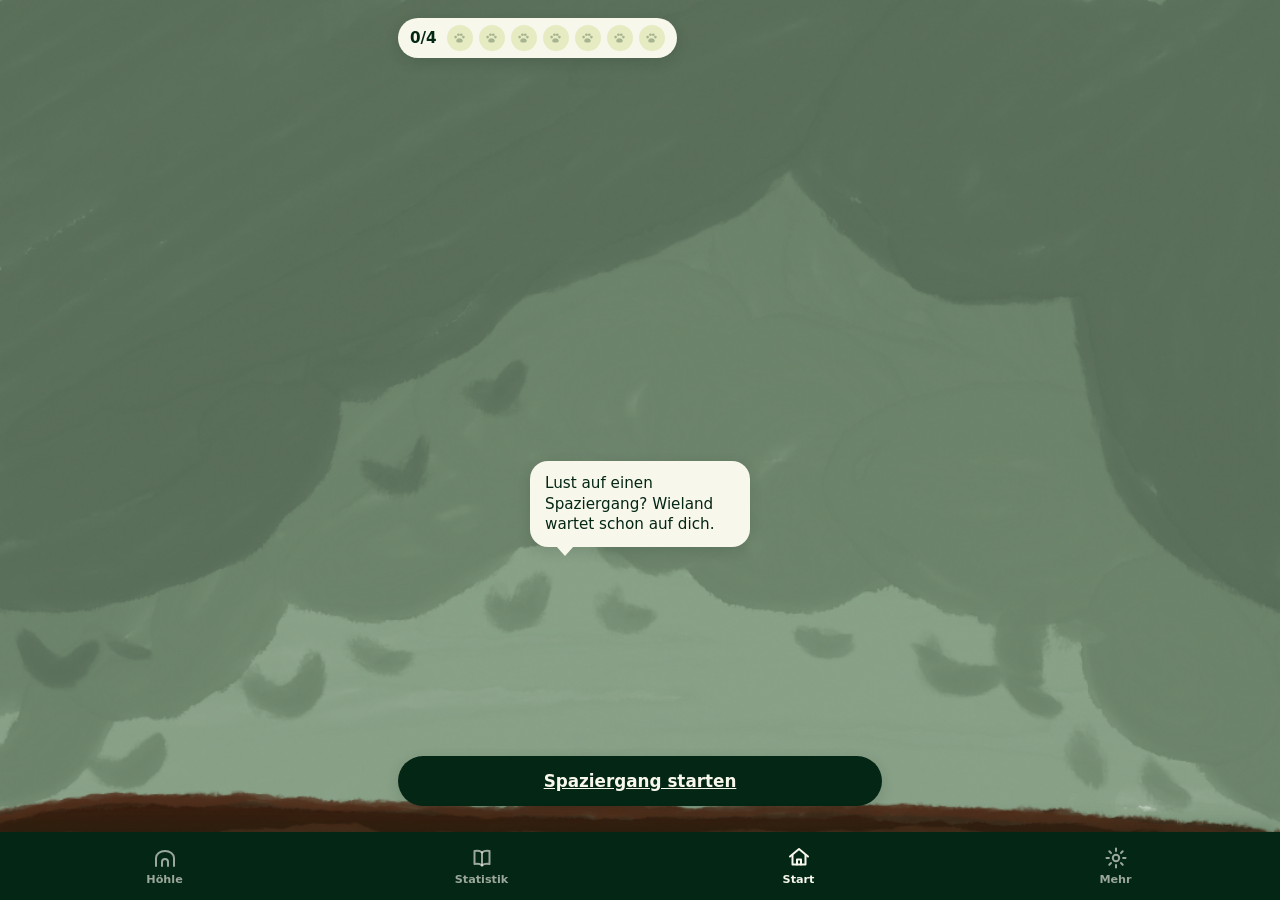
==== commit 2de534ac: "Add files via upload" ====
--- a/index.html
+++ b/index.html
@@ -1,70 +1,37 @@
 <!DOCTYPE html>
 <html lang="de">
 <head>
-  <meta charset="UTF-8" />
-  <link rel="manifest" href="/manifest.json">
+  <meta charset="UTF-8">
+  <meta name="viewport" content="width=device-width, initial-scale=1, viewport-fit=cover">
+  <title>Walking with Wieland</title>
+  <meta name="description" content="Geh mit Wieland spazieren – kleine Entdeckungen unterwegs.">
+  <meta name="theme-color" content="#042615">
   <meta name="apple-mobile-web-app-capable" content="yes">
   <meta name="mobile-web-app-capable" content="yes">
   <meta name="apple-mobile-web-app-status-bar-style" content="black-translucent">
-  <meta name="viewport" content="width=1366, height=1024, initial-scale=1.0, user-scalable=no, maximum-scale=1.0" />
-  <title>Type Lab — Willkommen</title>
-  <link rel="stylesheet" href="style.css" />
-  <style>
-    .splash {
-      width: 1366px;
-      height: 1024px;
-      display: flex;
-      flex-direction: column;
-      align-items: center;
-      justify-content: center;
-      gap: 2.5rem;
-    }
+  <meta name="apple-mobile-web-app-title" content="Wieland">
+  <link rel="manifest" href="manifest.json">
+  <link rel="apple-touch-icon" href="assets/icon-180.png">
+  <link rel="icon" href="assets/icon-192.png">
+  <link rel="stylesheet" href="css/style.css?v=19">
+</head>
+<body>
+  <div class="bg bg--home" aria-hidden="true"></div>
 
-    .splash-headline {
-      font-family: 'Boldonse', sans-serif;
-      font-size: 3.75rem;
-      line-height: 1.2;
-      text-align: center;
-      color: var(--foreground);
-    }
+  <main class="screen screen--nav">
+    <div class="weekbar" id="weekbar" aria-label="Wochenfortschritt"></div>
 
-    .splash-btn {
-      display: inline-flex;
-      align-items: center;
-      gap: 0.75rem;
-      padding: 1rem 2.5rem;
-      background: var(--c-ink);
-      color: var(--c-bone);
-      font-family: 'Oswald', sans-serif;
-      font-weight: 500;
-      font-size: 1rem;
-      letter-spacing: 0.04em;
-      text-transform: uppercase;
-      text-decoration: none;
-      border-radius: 9999px;
-      transition: opacity 0.2s;
-    }
-    .splash-btn:hover { opacity: 0.8; }
-  </style>
-</head>
-<body class="bg-background">
+    <div class="home-scene">
+      <div class="home-scene__spacer-top" aria-hidden="true"></div>
+      <p class="bubble" id="bubble">…</p>
+      <div class="home-scene__spacer-bot" aria-hidden="true"></div>
+      <a class="btn" href="checkin.html">Spaziergang starten</a>
+    </div>
+  </main>
 
-  <div class="splash">
-    <h1 class="splash-headline">
-      Willkommen zur E-Learning Anwendung<br />
-      Typografie und Technologie
-    </h1>
-    <a href="chapterpage.html" class="splash-btn">Jetzt E-Learning starten</a>
-  </div>
-
-  <script>
-  document.addEventListener('click', function(e) {
-    var a = e.target.closest('a');
-    if (a && a.host === location.host && a.target !== '_blank') {
-      e.preventDefault();
-      location.href = a.href;
-    }
-  });
-  </script>
+  <script src="js/exercises.js?v=10"></script>
+  <script src="js/trophies.js?v=10"></script>
+  <script src="js/app.js?v=15"></script>
+  <script src="js/home.js?v=10"></script>
 </body>
 </html>
--- a/css/style.css
+++ b/css/style.css
@@ -0,0 +1,898 @@
+/* ============================================================
+   Walking with Wieland — Styles
+   Mobile-first, ausschließlich für das Handy ausgelegt.
+   Feste 6-Farb-Palette, eine Schrift, schlicht (Figma-Mockup).
+============================================================ */
+
+:root {
+  /* Palette (verbindlich) */
+  --cream: #F7F7EB;
+  --pale:  #E6EBC2;
+  --green: #A6BD7B;
+  --dark:  #042615;
+  --teal:  #A9C9C5;
+  --blue:  #93C3D9;
+
+  /* Eine Schrift (System-Stack -> auf iOS = SF; kein neuer Webfont) */
+  --font: system-ui, -apple-system, "Segoe UI", Roboto, Helvetica, Arial, sans-serif;
+
+  --radius: 22px;
+  --radius-sm: 14px;
+  --shadow: 0 10px 30px rgba(4, 38, 21, .18);
+  --shadow-sm: 0 4px 14px rgba(4, 38, 21, .14);
+
+  --maxw: 520px;            /* Handy-Spalte, auch auf größeren Screens zentriert */
+  --nav-h: 64px;
+  --space: 16px;
+}
+
+* { box-sizing: border-box; }
+
+html, body { height: 100%; }
+
+body {
+  margin: 0;
+  font-family: var(--font);
+  color: var(--dark);
+  background: #2f4534;       /* Fallback hinter dem Bild */
+  -webkit-font-smoothing: antialiased;
+  text-rendering: optimizeLegibility;
+  overflow-x: hidden;
+}
+
+img { max-width: 100%; display: block; }
+button { font-family: inherit; }
+a { color: inherit; }
+
+/* Sichtbarer Tastatur-Fokus (Qualitäts-Untergrenze) */
+:focus-visible {
+  outline: 3px solid var(--dark);
+  outline-offset: 2px;
+  border-radius: 6px;
+}
+
+/* ---------- Hintergrund (full-bleed, fix) ---------- */
+.bg {
+  position: fixed;
+  inset: 0;
+  z-index: -1;
+  background-image: url("../assets/wald-hg-leer.png");
+  background-size: cover;
+  background-position: center top;
+  /* kein background-attachment:fixed -> auf iOS sonst ruckelig */
+}
+.bg--home       { background-image: url("../assets/wieland-hoehle-hg.png"); }
+/* 100% 100% streckt auf den exakten Container, damit SVG-Prozente 1:1 passen */
+.bg--collection {
+  background-image: url("../assets/regal-hg.png");
+  background-size: 100% 100%;
+  background-position: top left;
+}
+.bg--plain      { background: var(--cream); }
+
+/* ---------- Screen-Container ---------- */
+.screen {
+  position: relative;
+  min-height: 100svh;
+  min-height: 100dvh;
+  display: flex;
+  flex-direction: column;
+  width: 100%;
+  max-width: var(--maxw);
+  margin: 0 auto;
+  padding:
+    calc(env(safe-area-inset-top) + 18px)
+    calc(env(safe-area-inset-right) + 18px)
+    calc(env(safe-area-inset-bottom) + 18px)
+    calc(env(safe-area-inset-left) + 18px);
+}
+/* Walk-Screen: kein Padding oben (Nav-Card läuft bis zum Rand), genug unten für Walkbar */
+.screen--walk {
+  padding-top: calc(env(safe-area-inset-top) + 12px);
+  padding-bottom: calc(env(safe-area-inset-bottom) + 80px);
+}
+/* Seiten mit unterer Navi brauchen unten Platz */
+.screen--nav { padding-bottom: calc(env(safe-area-inset-bottom) + var(--nav-h) + 22px); }
+
+.spacer { flex: 1 1 auto; }
+.center-col { display: flex; flex-direction: column; align-items: center; }
+
+/* ---------- Typografie ---------- */
+.h1 { font-size: 1.7rem; font-weight: 700; margin: 0 0 4px; letter-spacing: -.01em; }
+.h2 { font-size: 1.3rem; font-weight: 700; margin: 0 0 14px; }
+.h3 { font-size: 1.05rem; font-weight: 700; margin: 24px 0 12px; }
+.lead { font-size: 1.05rem; line-height: 1.45; margin: 0; }
+.muted { opacity: .72; }
+.on-dark { color: var(--cream); }
+.text-center { text-align: center; }
+
+/* großer Hinweis-Text direkt auf dem Hintergrund (z. B. "Leg dein Handy weg…") */
+.overlay-text {
+  color: var(--dark);
+  font-size: 1.5rem;
+  font-weight: 600;
+  line-height: 1.3;
+  max-width: 18ch;
+}
+
+/* ---------- Wochenleiste (Pfoten-Pille) ---------- */
+.weekbar {
+  align-self: flex-start;
+  display: inline-flex;
+  align-items: center;
+  gap: 8px;
+  background: var(--cream);
+  border-radius: 999px;
+  padding: 7px 12px;
+  box-shadow: var(--shadow-sm);
+}
+.weekbar__count { font-weight: 700; font-size: .95rem; margin-right: 2px; }
+.weekbar__dots { display: inline-flex; gap: 6px; }
+.pawdot {
+  width: 26px; height: 26px;
+  display: grid; place-items: center;
+  border-radius: 999px;
+  background: var(--pale);
+  color: rgba(4, 38, 21, .28);
+}
+.pawdot svg { width: 17px; height: 17px; }
+.pawdot.is-on { background: var(--green); color: var(--dark); }
+
+/* ---------- Karten ---------- */
+.card {
+  background: var(--cream);
+  border-radius: var(--radius);
+  box-shadow: var(--shadow);
+  padding: 22px;
+}
+.card--center { text-align: center; }
+.modal-card { width: 100%; max-width: 360px; }
+
+/* Karte mit Schließen-X oben rechts */
+.card-head {
+  display: flex; align-items: flex-start; justify-content: space-between;
+  gap: 12px; margin-bottom: 6px;
+}
+
+/* ---------- Buttons ---------- */
+.btn {
+  -webkit-appearance: none; appearance: none;
+  border: 0; cursor: pointer;
+  display: inline-flex; align-items: center; justify-content: center; gap: 8px;
+  background: var(--dark); color: var(--cream);
+  font-size: 1.05rem; font-weight: 600;
+  padding: 15px 26px;
+  border-radius: 999px;
+  width: 100%;
+  box-shadow: var(--shadow-sm);
+  transition: transform .08s ease, opacity .15s ease;
+}
+.btn:active { transform: translateY(1px) scale(.995); }
+.btn[disabled] { opacity: .5; cursor: default; }
+
+.btn-light { background: var(--cream); color: var(--dark); }
+.btn-ghost {
+  background: transparent; color: var(--dark);
+  box-shadow: none; border: 2px solid rgba(4, 38, 21, .25);
+}
+.btn-blue { background: var(--blue); color: var(--dark); }
+.btn-row { display: flex; flex-direction: column; gap: 10px; }
+.btn-sm { width: auto; padding: 10px 16px; font-size: .92rem; }
+
+/* Icon-Knopf (rund) */
+.icon-btn {
+  -webkit-appearance: none; appearance: none; border: 0; cursor: pointer;
+  width: 44px; height: 44px; padding: 10px;
+  display: grid; place-items: center;
+  border-radius: 999px;
+  background: var(--cream); color: var(--dark);
+  box-shadow: var(--shadow-sm);
+}
+.icon-btn svg { width: 22px; height: 22px; }
+.icon-btn--bare { background: transparent; box-shadow: none; }
+
+/* ---------- Slider ---------- */
+.field { margin: 18px 0; }
+.field__label { display: block; font-size: 1rem; font-weight: 600; margin-bottom: 12px; }
+
+input[type="range"].range {
+  -webkit-appearance: none; appearance: none;
+  width: 100%; height: 6px; margin: 8px 0;
+  background: var(--pale);
+  border-radius: 999px; outline-offset: 6px;
+}
+input[type="range"].range::-webkit-slider-thumb {
+  -webkit-appearance: none; appearance: none;
+  width: 26px; height: 26px; border-radius: 999px;
+  background: var(--dark); border: 3px solid var(--cream);
+  box-shadow: var(--shadow-sm); cursor: pointer;
+}
+input[type="range"].range::-moz-range-thumb {
+  width: 26px; height: 26px; border-radius: 999px;
+  background: var(--dark); border: 3px solid var(--cream);
+  box-shadow: var(--shadow-sm); cursor: pointer;
+}
+input[type="range"].range::-moz-range-track {
+  height: 6px; background: var(--pale); border-radius: 999px;
+}
+
+/* ---------- Toggle / Switch ---------- */
+.switch-row { display: flex; align-items: center; justify-content: space-between; gap: 12px; }
+.switch { position: relative; display: inline-block; width: 50px; height: 28px; flex: none; }
+.switch input { position: absolute; opacity: 0; width: 100%; height: 100%; margin: 0; cursor: pointer; z-index: 1; }
+.switch__slider {
+  position: absolute; inset: 0;
+  background: #c9cdb0; border-radius: 999px; transition: background .15s ease;
+}
+.switch__slider::before {
+  content: ""; position: absolute; top: 3px; left: 3px;
+  width: 22px; height: 22px; border-radius: 999px;
+  background: var(--cream); box-shadow: var(--shadow-sm);
+  transition: transform .15s ease;
+}
+.switch input:checked + .switch__slider { background: var(--green); }
+.switch input:checked + .switch__slider::before { transform: translateX(22px); }
+.switch input:focus-visible + .switch__slider { outline: 3px solid var(--dark); outline-offset: 2px; }
+
+/* Textfelder */
+.input {
+  width: 100%; font-size: 1rem; font-family: inherit;
+  padding: 12px 14px; border-radius: var(--radius-sm);
+  border: 2px solid rgba(4, 38, 21, .18); background: #fff; color: var(--dark);
+}
+.input:focus-visible { outline: 3px solid var(--dark); outline-offset: 1px; }
+
+/* ---------- Sprechblase ---------- */
+.bubble {
+  position: relative;
+  background: var(--cream);
+  color: var(--dark);
+  border-radius: 18px;
+  padding: 12px 15px;
+  max-width: 220px;
+  font-size: .95rem; line-height: 1.35;
+  box-shadow: var(--shadow-sm);
+}
+.bubble::after {
+  content: ""; position: absolute; left: 26px; bottom: -9px;
+  border-width: 10px 9px 0 9px; border-style: solid;
+  border-color: var(--cream) transparent transparent transparent;
+}
+
+/* ---------- Wieland ---------- */
+.wieland { width: min(72%, 320px); height: auto; pointer-events: none; background: transparent; }
+.wieland--walk { width: min(60%, 260px); }
+.wieland--sit  { width: min(42%, 180px); }
+@keyframes ww-bob { 0%,100% { transform: translateY(0); } 50% { transform: translateY(-6px); } }
+.wieland--bob { animation: ww-bob 3.2s ease-in-out infinite; }
+@media (prefers-reduced-motion: reduce) {
+  .wieland--bob { animation: none; }
+}
+
+/* die kleine Höhle unter dem Wiesel (Asset fehlt -> dezente SVG-Andeutung) */
+.den { width: min(86%, 380px); margin-top: -6%; }
+
+/* ---------- Anweisungs-Karte (Navigation oben) ---------- */
+.instruction {
+  background: var(--cream); color: var(--dark);
+  border-radius: var(--radius-sm);
+  box-shadow: var(--shadow);
+  padding: 14px 16px;
+  display: flex; align-items: center; gap: 12px;
+  font-size: 1.05rem; font-weight: 600; line-height: 1.3;
+}
+.instruction svg { width: 26px; height: 26px; flex: none; }
+
+/* ---------- Übungs-Overlay ---------- */
+.exercise-layer {
+  position: fixed; inset: 0; z-index: 40;
+  display: flex; flex-direction: column;
+  /* Opakes Dunkelgrün – keine Transparenz, kein backdrop-filter (Chrome-Bug) */
+  background: rgba(4, 38, 21, .96);
+  /* Unten 80px: Walkbar (≈64px) + 16px Abstand – safe-area wird durch walkbar selbst gehandelt */
+  padding:
+    calc(env(safe-area-inset-top) + 14px)
+    14px
+    calc(env(safe-area-inset-bottom) + 80px)
+    14px;
+}
+.exercise {
+  width: 100%; max-width: var(--maxw); margin: 0 auto;
+  display: flex; flex-direction: column; min-height: 0; flex: 1 1 auto;
+  background: var(--cream);
+  border-radius: var(--radius);
+  padding: 20px;
+  box-shadow: var(--shadow);
+  overflow-y: auto;
+}
+.exercise__eyebrow { font-size: .82rem; font-weight: 700; letter-spacing: .06em; opacity: .7; }
+.exercise__title { font-size: 1.35rem; font-weight: 700; line-height: 1.25; margin: 4px 0 0; max-width: 22ch; }
+.exercise__body { flex: 1 1 auto; display: flex; flex-direction: column; align-items: center; justify-content: center; gap: 18px; }
+.exercise__actions { display: flex; flex-direction: column; gap: 10px; }
+.exercise__sub-actions { display: flex; gap: 10px; justify-content: center; }
+
+/* Zähler-Anzeige */
+.counter { font-size: 3.4rem; font-weight: 800; color: var(--dark); line-height: 1; }
+.counter__hint { font-size: .95rem; opacity: .7; }
+.tap-area {
+  width: 100%; max-width: 320px; min-height: 150px;
+  border-radius: var(--radius);
+  background: rgba(247, 247, 235, .82);
+  display: flex; flex-direction: column; align-items: center; justify-content: center; gap: 8px;
+  cursor: pointer; box-shadow: var(--shadow);
+}
+
+/* ---------- Timer-Kreis ---------- */
+.timer-circle {
+  width: min(70vw, 250px); aspect-ratio: 1;
+  border-radius: 999px;
+  background: rgba(247, 247, 235, .85);
+  display: grid; place-items: center; text-align: center;
+  box-shadow: var(--shadow);
+  font-size: 1.2rem; font-weight: 700; color: var(--dark);
+  padding: 20px;
+}
+.timer-circle small { display: block; font-weight: 500; opacity: .7; font-size: .85rem; margin-top: 4px; }
+
+/* ---------- Atem-Kreis ---------- */
+.breath-circle {
+  width: 90px; height: 90px; border-radius: 999px;
+  background: var(--teal); box-shadow: var(--shadow);
+  transition: transform 1s ease-in-out;
+}
+.breath-phase { font-size: 1.15rem; font-weight: 700; }
+
+/* ---------- Foto-Übung ---------- */
+.photo-grid { display: grid; grid-template-columns: repeat(3, 1fr); gap: 8px; width: 100%; max-width: 320px; }
+.photo-thumb {
+  aspect-ratio: 1; border-radius: 12px; overflow: hidden;
+  background: rgba(247, 247, 235, .5); display: grid; place-items: center;
+}
+.photo-thumb img { width: 100%; height: 100%; object-fit: cover; }
+.visually-hidden {
+  position: absolute !important; width: 1px; height: 1px;
+  padding: 0; margin: -1px; overflow: hidden; clip: rect(0 0 0 0); white-space: nowrap; border: 0;
+}
+
+/* ---------- Walk-Leiste unten (Notruf / Beenden) — immer sichtbar ---------- */
+.walkbar {
+  position: fixed; bottom: 0; left: 0; right: 0; z-index: 45;
+  display: flex; align-items: center; justify-content: space-between; gap: 12px;
+  padding: 10px 18px calc(env(safe-area-inset-bottom) + 10px);
+  background: rgba(247, 247, 235, .95);
+  -webkit-backdrop-filter: blur(10px);
+  backdrop-filter: blur(10px);
+  border-top: 1px solid rgba(4, 38, 21, .1);
+}
+.walkbar__sos {
+  color: var(--dark); font-weight: 700; font-size: 1rem; text-decoration: none;
+  padding: 8px 4px;
+}
+.walkbar__sos:focus-visible { outline: 3px solid var(--dark); }
+
+/* ---------- untere Navigation ---------- */
+.nav {
+  position: fixed; left: 0; right: 0; bottom: 0; z-index: 30;
+  background: var(--dark);
+  display: flex; justify-content: space-around; align-items: stretch;
+  padding: 8px 6px calc(env(safe-area-inset-bottom) + 8px);
+  box-shadow: 0 -6px 20px rgba(4, 38, 21, .25);
+}
+.nav-item {
+  flex: 1; text-decoration: none; color: rgba(247, 247, 235, .62);
+  display: flex; flex-direction: column; align-items: center; gap: 3px;
+  padding: 6px 2px; border-radius: 12px;
+  font-size: .7rem; font-weight: 600;
+}
+.nav-ico { width: 24px; height: 24px; }
+.nav-item.is-active { color: var(--cream); }
+.nav-item.is-active .nav-ico { transform: translateY(-1px); }
+
+/* ---------- Statistik-Raster ---------- */
+.stat-weeks { display: flex; flex-direction: column; gap: 8px; }
+.stat-head {
+  display: grid; grid-template-columns: 28px repeat(7, 1fr); gap: 6px;
+  margin: 16px 0 8px; text-align: center;
+  font-size: .72rem; font-weight: 600; opacity: .55;
+}
+.stat-row-wrap {
+  display: grid; grid-template-columns: 28px repeat(7, 1fr); gap: 6px;
+  align-items: center;
+}
+.stat-week-lbl {
+  font-size: .55rem; line-height: 1.15; color: rgba(4,38,21,.5);
+  text-align: center;
+}
+.cell {
+  aspect-ratio: 1; border-radius: 8px;
+  border: 2px solid rgba(4, 38, 21, .22);
+  display: grid; place-items: center; color: var(--dark);
+  background: transparent;
+}
+.cell svg { width: 60%; height: 60%; }
+.cell--free   { background: var(--blue);  border-color: transparent; }
+.cell--guided { background: var(--green); border-color: transparent; }
+.cell--both   { background: linear-gradient(135deg, var(--blue) 50%, var(--green) 50%); border-color: transparent; }
+.stat-legend { display: flex; flex-wrap: wrap; gap: 14px; margin-top: 18px; font-size: .85rem; }
+.legend-item { display: inline-flex; align-items: center; gap: 7px; }
+.legend-swatch { width: 16px; height: 16px; border-radius: 5px; border: 2px solid rgba(4, 38, 21, .22); }
+.legend-swatch.is-free   { background: var(--blue);  border-color: transparent; }
+.legend-swatch.is-guided { background: var(--green); border-color: transparent; }
+.legend-swatch.is-both   { background: linear-gradient(135deg, var(--blue) 50%, var(--green) 50%); border-color: transparent; }
+
+/* ---------- Sammlung / Höhle ---------- */
+.collection-group { margin-bottom: 22px; }
+.collection-group__title { font-size: 1rem; font-weight: 700; margin: 0 0 10px; }
+.collection-count { font-weight: 600; font-size: .82rem; opacity: .55; margin-left: 4px; }
+.collection-grid { display: grid; grid-template-columns: repeat(4, 1fr); gap: 12px; }
+.token {
+  aspect-ratio: 1; border-radius: var(--radius-sm);
+  background: rgba(247, 247, 235, .55);
+  display: grid; place-items: center; padding: 8px;
+}
+.token svg { width: 78%; height: 78%; }
+.token.is-locked { opacity: 1; }
+.token.is-locked svg { filter: grayscale(1); opacity: .35; }
+.collection-meta { font-size: .8rem; opacity: .7; text-align: center; margin-top: 4px; }
+
+/* Achievement-Liste */
+.ach-list { display: flex; flex-direction: column; gap: 10px; }
+.ach {
+  display: flex; align-items: center; gap: 12px;
+  padding: 12px 14px; border-radius: var(--radius-sm);
+  background: rgba(247, 247, 235, .55);
+}
+.ach.is-done { background: var(--pale); }
+.ach__badge { width: 34px; height: 34px; flex: none; }
+.ach__txt b { display: block; font-size: .95rem; }
+.ach__txt span { font-size: .82rem; opacity: .72; }
+
+/* ---------- Modal (Trophäe / Abschluss) ---------- */
+.modal {
+  position: fixed; inset: 0; z-index: 60;
+  background: rgba(4, 38, 21, .5);
+  display: flex; align-items: center; justify-content: center;
+  padding: 24px;
+}
+.modal[hidden] { display: none; }
+.trophy-big { width: 120px; height: 120px; margin: 0 auto 6px; }
+@keyframes ww-pop { 0% { transform: scale(.6); opacity: 0; } 60% { transform: scale(1.06); } 100% { transform: scale(1); opacity: 1; } }
+.pop { animation: ww-pop .45s ease-out; }
+@media (prefers-reduced-motion: reduce) { .pop { animation: none; } }
+.modal-trophies { display: flex; flex-wrap: wrap; gap: 10px; justify-content: center; margin: 10px 0 4px; }
+.modal-trophies .token { width: 64px; }
+/* Achievement-Icon im Trophy-Modal und in der Token-Zeile */
+.trophy-big img.trophy-icon  { width: 100%; height: 100%; object-fit: contain; display: block; }
+.token img.trophy-icon { width: 100%; height: 100%; object-fit: contain; display: block; }
+
+/* ---------- Karten-Panel (Leaflet) ---------- */
+.map-panel { position: fixed; inset: 0; z-index: 50; display: flex; flex-direction: column; background: var(--cream); }
+.map-panel[hidden] { display: none; }
+.map-panel__bar {
+  display: flex; align-items: center; justify-content: space-between; gap: 12px;
+  padding: calc(env(safe-area-inset-top) + 12px) 16px 12px;
+}
+#map { flex: 1 1 auto; }
+#route-map { flex: 1 1 auto; }
+
+/* Tages-Detail-Panel */
+.day-panel__body {
+  flex: 1 1 auto; overflow-y: auto; -webkit-overflow-scrolling: touch;
+  padding: 16px 16px 24px; display: flex; flex-direction: column; gap: 0;
+}
+
+/* ── Walk-Log (Timeline) ── */
+.walk-log { display: flex; flex-direction: column; gap: 0; }
+.log-sep  { border: none; border-top: 1px solid rgba(4,38,21,.12); margin: 20px 0; }
+.log-hint { font-size: .88rem; opacity: .7; padding: 16px 0; margin: 0; }
+
+.log-entry {
+  display: flex; align-items: flex-start; gap: 12px; padding: 14px 0;
+  position: relative;
+}
+.log-entry + .log-entry::before,
+.log-section::before {
+  content: '';
+  position: absolute; left: 7px; top: 0; bottom: 0;
+  width: 2px; background: rgba(4,38,21,.15);
+}
+.log-dot {
+  width: 16px; height: 16px; border-radius: 50%; flex: none; margin-top: 2px;
+  border: 2px solid var(--dark);
+}
+.log-entry--start .log-dot { background: var(--green-light, #A6BD7B); }
+.log-entry--end   .log-dot { background: var(--cream); }
+.log-entry__body  { display: flex; flex-direction: column; gap: 2px; }
+.log-entry__body b { font-size: .92rem; }
+.log-badge {
+  font-size: .72rem; font-weight: 700; padding: 1px 7px;
+  border-radius: 20px; background: rgba(4,38,21,.1); color: var(--dark);
+  width: fit-content;
+}
+.log-meta { font-size: .82rem; opacity: .7; }
+.log-time { font-size: .82rem; opacity: .6; font-variant-numeric: tabular-nums; }
+
+/* Übungs-Icon Reihe */
+.log-section { position: relative; padding: 4px 0 4px 28px; }
+.log-ex-row { display: flex; gap: 8px; flex-wrap: wrap; }
+.ex-icon-btn {
+  width: 54px; height: 54px;
+  background: rgba(247,247,235,.7);
+  border: none; border-radius: 12px;
+  padding: 6px; cursor: pointer;
+  -webkit-appearance: none; appearance: none;
+}
+.ex-icon-btn:active { opacity: .7; }
+.ex-icon-img { width: 100%; height: 100%; object-fit: contain; display: block; }
+
+.log-ex-detail {
+  margin-top: 10px;
+  background: rgba(247,247,235,.9);
+  border-radius: var(--radius-sm);
+  padding: 12px 14px;
+  font-size: .88rem;
+}
+.log-ex-header { font-size: .72rem; font-weight: 700; letter-spacing: .06em; opacity: .65; margin: 0 0 4px; }
+.log-ex-text   { margin: 0; line-height: 1.4; }
+
+.log-route { padding: 4px 0 8px 28px; }
+.log-route-btn {
+  display: inline-flex; align-items: center; gap: 8px;
+  background: rgba(4,38,21,.05);
+  border: 1.5px solid rgba(4,38,21,.2);
+  border-radius: 20px; padding: 7px 15px;
+  font: inherit; font-size: .82rem; color: var(--dark);
+  cursor: pointer; -webkit-appearance: none; appearance: none;
+}
+.log-route-btn:active { opacity: .7; }
+.log-route-icon { width: 15px; height: 15px; flex: none; }
+
+/* Alte walk-record Styles (Fallback) */
+.walk-badge--guided { background: var(--green-light, #A6BD7B); color: var(--dark); }
+.walk-badge--free   { background: rgba(4,38,21,.1); color: var(--dark); }
+.cell--btn {
+  cursor: pointer; border: none; font: inherit;
+  -webkit-appearance: none; appearance: none;
+}
+.cell--btn:active { opacity: .7; }
+
+/* kleine Helfer */
+.stack { display: flex; flex-direction: column; gap: 14px; }
+.row { display: flex; align-items: center; gap: 10px; }
+.mt-auto { margin-top: auto; }
+.hint { font-size: .85rem; opacity: .75; line-height: 1.4; }
+[hidden] { display: none !important; }
+
+/* ---------- Einstellungen ---------- */
+.setting-status {
+  font-size: .9rem; margin: 6px 0 12px;
+  padding: 8px 12px; border-radius: var(--radius-sm);
+  background: rgba(166, 189, 123, .28); color: var(--dark);
+}
+.row--wrap { flex-wrap: wrap; }
+.set-details { margin-top: 14px; }
+.set-details > summary {
+  cursor: pointer; font-size: .9rem; font-weight: 600;
+  color: var(--dark); padding: 6px 0; list-style: none;
+}
+.set-details > summary::-webkit-details-marker { display: none; }
+.set-details > summary::before { content: "+ "; }
+.set-details[open] > summary::before { content: "– "; }
+.stepper { display: flex; align-items: center; gap: 18px; margin-top: 6px; }
+.stepper .icon-btn { font-size: 1.5rem; font-weight: 700; line-height: 1; }
+.stepper__value { font-size: 1.6rem; font-weight: 700; min-width: 2ch; text-align: center; }
+
+/* ---------- Home-Szene ---------- */
+/* Wieland + Höhle sind jetzt im Hintergrundbild – nur Blase + Button bleiben */
+.home-scene {
+  flex: 1 1 auto;
+  display: flex; flex-direction: column; align-items: center;
+  padding-bottom: 8px;
+}
+.home-scene__spacer-top  { flex: 2 1 0; } /* schiebt Blase auf Wielands Kopfhöhe */
+.home-scene__spacer-bot  { flex: 1 1 0; } /* Luft zwischen Blase und Button */
+.home-scene .bubble { align-self: center; }
+.home-scene .btn    { align-self: stretch; }
+
+/* ---------- Check-In ---------- */
+.screen--center { justify-content: center; }
+.checkin-wrap { display: flex; flex-direction: column; gap: 16px; }
+.card-close-center { display: flex; margin: 10px auto 0; }
+
+/* Label ohne Abstand (z. B. neben dem Toggle) */
+.switch-row .field__label { margin-bottom: 0; }
+
+/* Energie-Zeile: Label + Zeitbadge nebeneinander */
+.ci-label-row { display: flex; align-items: center; justify-content: space-between; gap: 8px; margin-bottom: 12px; }
+.ci-label-row .field__label { margin-bottom: 0; }
+.energy-badge {
+  background: var(--dark); color: var(--cream);
+  font-size: .82rem; font-weight: 700;
+  padding: 3px 10px; border-radius: 999px;
+  white-space: nowrap; flex: none;
+}
+
+/* Standort-Auswahl-Buttons */
+.loc-row { display: flex; gap: 8px; flex-wrap: wrap; }
+
+/* ---------- Spaziergang ---------- */
+.walk-top { display: flex; flex-direction: column; gap: 6px; }
+.walk-center { gap: 22px; }
+.walk-sub { font-size: .9rem; color: var(--dark); opacity: .65; margin-top: 2px; }
+
+/* Prominente Navigations-Karte (Mockup: großes weißes Feld mit Pfeil) */
+.nav-card {
+  background: var(--cream);
+  border-radius: var(--radius);
+  box-shadow: var(--shadow);
+  padding: 0 20px;
+  height: 5.5rem;
+  display: flex;
+  align-items: center;
+  gap: 16px;
+  width: 100%;
+  box-sizing: border-box;
+}
+.nav-card__text {
+  flex: 1;
+  font-size: 1.25rem;
+  font-weight: 700;
+  line-height: 1.3;
+  color: var(--dark);
+}
+.nav-card__arrow {
+  width: 40px; height: 40px;
+  flex: none;
+  display: flex; align-items: center; justify-content: center;
+  will-change: transform;
+}
+.nav-card__arrow svg { width: 36px; height: 36px; }
+
+/* Utility */
+.mt-16 { margin-top: 16px; }
+.mt-0 { margin-top: 0; }
+
+/* ---------- Kamera-Overlay ---------- */
+.cam-overlay {
+  position: fixed; inset: 0; z-index: 80;
+  background: #000;
+  display: flex; flex-direction: column;
+}
+.cam-inner { display: flex; flex-direction: column; height: 100%; }
+.cam-preview-wrap { flex: 1 1 auto; position: relative; overflow: hidden; }
+.cam-video { width: 100%; height: 100%; object-fit: cover; display: block; }
+.cam-controls {
+  display: flex; align-items: center; justify-content: space-between;
+  padding: 16px 24px; background: rgba(0,0,0,.85); gap: 16px; flex: none;
+}
+.cam-counter { color: #fff; font-size: 1.1rem; font-weight: 700; min-width: 64px; text-align: center; }
+.cam-shutter {
+  width: 68px; height: 68px; border-radius: 50%; flex: none;
+  border: 5px solid #fff; background: rgba(255,255,255,.18);
+  cursor: pointer; transition: background .12s;
+  -webkit-appearance: none; appearance: none;
+}
+.cam-shutter:active { background: rgba(255,255,255,.55); }
+.cam-close-btn {
+  width: 44px; height: 44px; border-radius: 50%; flex: none;
+  border: 2px solid rgba(255,255,255,.45); background: rgba(0,0,0,.4);
+  color: #fff; font-size: 1.6rem; line-height: 1;
+  cursor: pointer; display: flex; align-items: center; justify-content: center;
+  -webkit-appearance: none; appearance: none;
+}
+.cam-close-btn:active { opacity: .7; }
+.cam-hint { color: rgba(255,255,255,.8); font-size: .9rem; text-align: center; padding: 6px 16px; min-height: 26px; flex: none; }
+.cam-fallback {
+  flex: 1 1 auto; display: flex; flex-direction: column;
+  align-items: center; justify-content: center;
+  gap: 18px; padding: 32px 24px;
+}
+.cam-fallback__text { color: rgba(255,255,255,.9); text-align: center; line-height: 1.55; }
+.cam-fallback__btn { width: auto; min-width: 180px; text-align: center; }
+.cam-skip-btn { color: rgba(255,255,255,.6); }
+
+/* ---------- Lightbox ---------- */
+.lightbox {
+  position: fixed; inset: 0; z-index: 90;
+  background: rgba(0,0,0,.96);
+  display: flex; flex-direction: column;
+}
+.lightbox__img-wrap { flex: 1 1 auto; display: flex; align-items: center; justify-content: center; padding: 52px 16px 8px; overflow: hidden; }
+.lightbox__img { max-width: 100%; max-height: 100%; object-fit: contain; border-radius: 6px; }
+.lightbox__bar {
+  display: flex; align-items: center; justify-content: space-between;
+  padding: 12px 16px; background: rgba(0,0,0,.75); gap: 10px; flex: none;
+}
+.lightbox__nav {
+  width: 44px; height: 44px; border-radius: 50%; flex: none;
+  border: 2px solid rgba(255,255,255,.3); background: rgba(255,255,255,.1);
+  color: #fff; font-size: 2rem; line-height: 1;
+  cursor: pointer; display: flex; align-items: center; justify-content: center;
+  -webkit-appearance: none; appearance: none;
+}
+.lightbox__nav:disabled { opacity: .25; pointer-events: none; }
+.lightbox__nav:active { background: rgba(255,255,255,.2); }
+.lightbox__actions { display: flex; gap: 8px; flex-wrap: wrap; justify-content: center; }
+.lightbox__close {
+  position: absolute; top: calc(env(safe-area-inset-top) + 12px); right: 14px;
+  width: 40px; height: 40px; border-radius: 50%; z-index: 91;
+  border: 2px solid rgba(255,255,255,.35); background: rgba(0,0,0,.55);
+  color: #fff; font-size: 1.5rem; line-height: 1;
+  cursor: pointer; display: flex; align-items: center; justify-content: center;
+  -webkit-appearance: none; appearance: none;
+}
+.lightbox__close:active { opacity: .7; }
+.lightbox__save-hint { color: rgba(255,255,255,.55); font-size: .75rem; text-align: center; padding: 4px 16px 10px; flex: none; }
+
+/* ---------- Foto-Strip (Statistik) ---------- */
+.photo-strip-wrap { margin: 12px 0 0; }
+.photo-strip { display: flex; gap: 8px; overflow-x: auto; padding: 2px 0 8px; -webkit-overflow-scrolling: touch; scrollbar-width: none; }
+.photo-strip::-webkit-scrollbar { display: none; }
+.photo-strip__thumb {
+  flex: none; width: 72px; height: 72px; border-radius: 8px; overflow: hidden;
+  border: 2px solid rgba(4,38,21,.12); background: rgba(4,38,21,.05);
+  cursor: pointer; padding: 0;
+  -webkit-appearance: none; appearance: none;
+}
+.photo-strip__thumb img { width: 100%; height: 100%; object-fit: cover; display: block; }
+.photo-strip__thumb:active { opacity: .75; }
+.photo-strip__empty { font-size: .8rem; color: rgba(4,38,21,.5); margin: 8px 0 0; }
+
+/* ---------- Welt-Galerie-Panel (Höhle) ---------- */
+.gallery-panel {
+  position: fixed; inset: 0; z-index: 50;
+  display: flex; flex-direction: column;
+  background: var(--cream);
+}
+.gallery-panel__bar {
+  display: flex; align-items: center; justify-content: space-between; gap: 12px;
+  padding: calc(env(safe-area-inset-top) + 12px) 16px 12px;
+  border-bottom: 1px solid rgba(4,38,21,.1); flex: none;
+}
+.gallery-panel__title { font-size: 1rem; font-weight: 700; }
+.gallery-panel__close { margin-left: auto; }
+.gallery-panel__body { flex: 1 1 auto; overflow-y: auto; -webkit-overflow-scrolling: touch; padding: 16px 16px calc(env(safe-area-inset-bottom) + 24px); }
+.gallery-panel__empty { text-align: center; padding: 56px 24px; opacity: .6; line-height: 1.65; }
+.gallery-group { margin-bottom: 28px; }
+.gallery-group__date { font-size: .78rem; font-weight: 700; letter-spacing: .05em; opacity: .6; margin: 0 0 10px; text-transform: uppercase; }
+.gallery-thumbs { display: grid; grid-template-columns: repeat(3, 1fr); gap: 8px; }
+.gallery-thumb {
+  aspect-ratio: 1; border-radius: 10px; overflow: hidden;
+  border: 2px solid rgba(4,38,21,.1); background: rgba(4,38,21,.06);
+  cursor: pointer; padding: 0;
+  -webkit-appearance: none; appearance: none;
+}
+.gallery-thumb img { width: 100%; height: 100%; object-fit: cover; display: block; }
+.gallery-thumb:active { opacity: .75; }
+
+/* Klickbarer Trophy-Slot (Höhle) */
+.trophy-slot--clickable { pointer-events: auto; cursor: pointer; }
+.trophy-slot--clickable:active img { opacity: .8; }
+
+/* ---------- Wielands Höhle: Trophy-Grid auf dem Regal ----------
+   Hintergrund: regal-hg.png (1080×1920, 9:16).
+   bg--collection verwendet background-size: 100% 100% (kein Zuschnitt),
+   damit SVG-Prozentwerte 1:1 auf container-Koordinaten abbilden.
+   Positionen aus regal-hg.svg (viewBox 0 0 259.2 460.8):
+     shelf-top-y → css-bottom = (1 − y/460.8) × 100
+     shelf-center-x → css-left = (x + w/2) / 259.2 × 100
+   -------------------------------------------------------------------*/
+.shelf-grid {
+  position: fixed;
+  inset: 0;
+  z-index: 1;
+  pointer-events: none;
+}
+
+/* Basis-Slot: absolut, zentriert auf seinem Ankerpunkt.
+   Höhe = Bildhöhe (count ist aus dem Flow herausgenommen). */
+.trophy-slot {
+  position: absolute;
+  display: block;        /* kein Flex mehr – count wird absolut positioniert */
+  transition: opacity .35s;
+}
+.trophy-slot img { width: 100%; height: auto; display: block; }
+.trophy-slot.is-empty { opacity: 0; pointer-events: none; }
+
+/* Zahl steht direkt auf dem Brett: top:100% setzt die Oberkante
+   der Zahl auf die Unterkante des Icons (= Brettkante). */
+.trophy-count {
+  position: absolute;
+  top: 100%;
+  left: 50%;
+  transform: translateX(-50%);
+  margin-top: 3px;
+  color: #fff;
+  font-size: .85rem;
+  font-weight: 800;
+  line-height: 1;
+  white-space: nowrap;
+  text-shadow: 0 1px 4px rgba(0,0,0,.65);
+  pointer-events: none;
+}
+
+/* ── Positionen: aus SVG-Overlay abgeleitet (viewBox 259.2×460.8 = 9:16)
+   bottom = (1 - shelf-top-y / 460.8) × 100    → Icon-Boden liegt auf Brettkante
+   left   = (shelf-x + shelf-w/2) / 259.2 × 100  → horizontal zentriert auf Brett
+   width  ≈ 65 % der Breite des jeweiligen Bretts (Mitte: 42 %)
+── */
+/* Positionen: SVG-Brettmitte minus ~1.5 % um transparente Bildränder auszugleichen.
+   bottom = Unterkante des Slots = Oberkante der Brettplanke.
+   Die Zahl erscheint per top:100% direkt auf dem Brett. */
+/* Oberes Brett links  (SVG y=114.1 → 75.2 %)  → Welt 5 Entdeckerblick */
+.trophy--w5 { width: 33%; bottom: 73.5%; left: 30%;  transform: translateX(-50%); }
+/* Oberes Brett rechts (SVG y=113.4 → 75.4 %)  → Welt 4 Schatzkiste */
+.trophy--w4 { width: 25%; bottom: 74%;  left: 77%;  transform: translateX(-50%); }
+/* Mittleres Brett     (SVG y=215.4 → 53.3 %)  → Welt 1 Spürnase */
+.trophy--w1 { width: 38%; bottom: 52%;  left: 50%;  transform: translateX(-50%); }
+/* Unteres Brett links (SVG y=313.7 → 31.9 %)  → Welt 2 Ruhe */
+.trophy--w2 { width: 25%; bottom: 30.5%; left: 22%;  transform: translateX(-50%); }
+/* Unteres Brett rechts(SVG y=314.5 → 31.8 %)  → Welt 3 Zeitgefühl */
+.trophy--w3 { width: 34%; bottom: 30.5%; left: 69%;  transform: translateX(-50%); }
+
+/* Wochen-Navigation (Bar direkt über der Haupt-Nav) */
+.week-nav {
+  position: relative;
+  z-index: 2;
+  margin-top: auto;
+  display: flex;
+  align-items: center;
+  justify-content: space-between;
+  background: rgba(4, 38, 21, .72);
+  backdrop-filter: blur(6px);
+  -webkit-backdrop-filter: blur(6px);
+  padding: 10px 12px;
+  gap: 8px;
+}
+.week-nav__btn {
+  background: none; border: none; cursor: pointer;
+  color: var(--cream);
+  font-size: 1.8rem; line-height: 1;
+  padding: 4px 10px;
+  border-radius: var(--radius-sm);
+  -webkit-appearance: none; appearance: none;
+}
+.week-nav__btn:disabled { opacity: .25; pointer-events: none; }
+.week-nav__btn:active { opacity: .6; }
+.week-nav__label {
+  flex: 1;
+  text-align: center;
+  color: var(--cream);
+  font-size: .9rem;
+  font-weight: 600;
+}
+
+/* ---------- Inline Minimap ---------- */
+.nav-row { display: flex; align-items: stretch; gap: 8px; }
+.nav-card { flex: 1; min-width: 0; }
+.map-btn {
+  flex: none; width: 58px;
+  background: var(--cream); color: var(--dark);
+  border: none; border-radius: var(--radius-sm);
+  box-shadow: var(--shadow); cursor: pointer;
+  font-size: .9rem; font-weight: 700; font-family: inherit;
+  display: flex; align-items: center; justify-content: center;
+  padding: 0; -webkit-appearance: none; appearance: none;
+}
+.map-btn:active { opacity: .75; }
+.inline-minimap {
+  width: 100%; height: 190px;
+  border-radius: var(--radius); overflow: hidden;
+  position: relative; box-shadow: var(--shadow);
+  margin-top: 2px;
+}
+/* Rotatable wrapper: JS sets width/height/left/top to diagonal of parent (always square) */
+#minimap-rotatable {
+  position: absolute;
+  transform-origin: center center;
+  will-change: transform;
+}
+#minimap-container { width: 100%; height: 100%; }
+.fullmap-btn {
+  position: absolute; bottom: 10px; right: 10px; z-index: 1;
+  width: 36px; height: 36px; border-radius: 10px;
+  background: rgba(247,247,235,.92); border: none; cursor: pointer;
+  display: flex; align-items: center; justify-content: center;
+  color: var(--dark); box-shadow: var(--shadow-sm);
+  -webkit-appearance: none; appearance: none;
+}
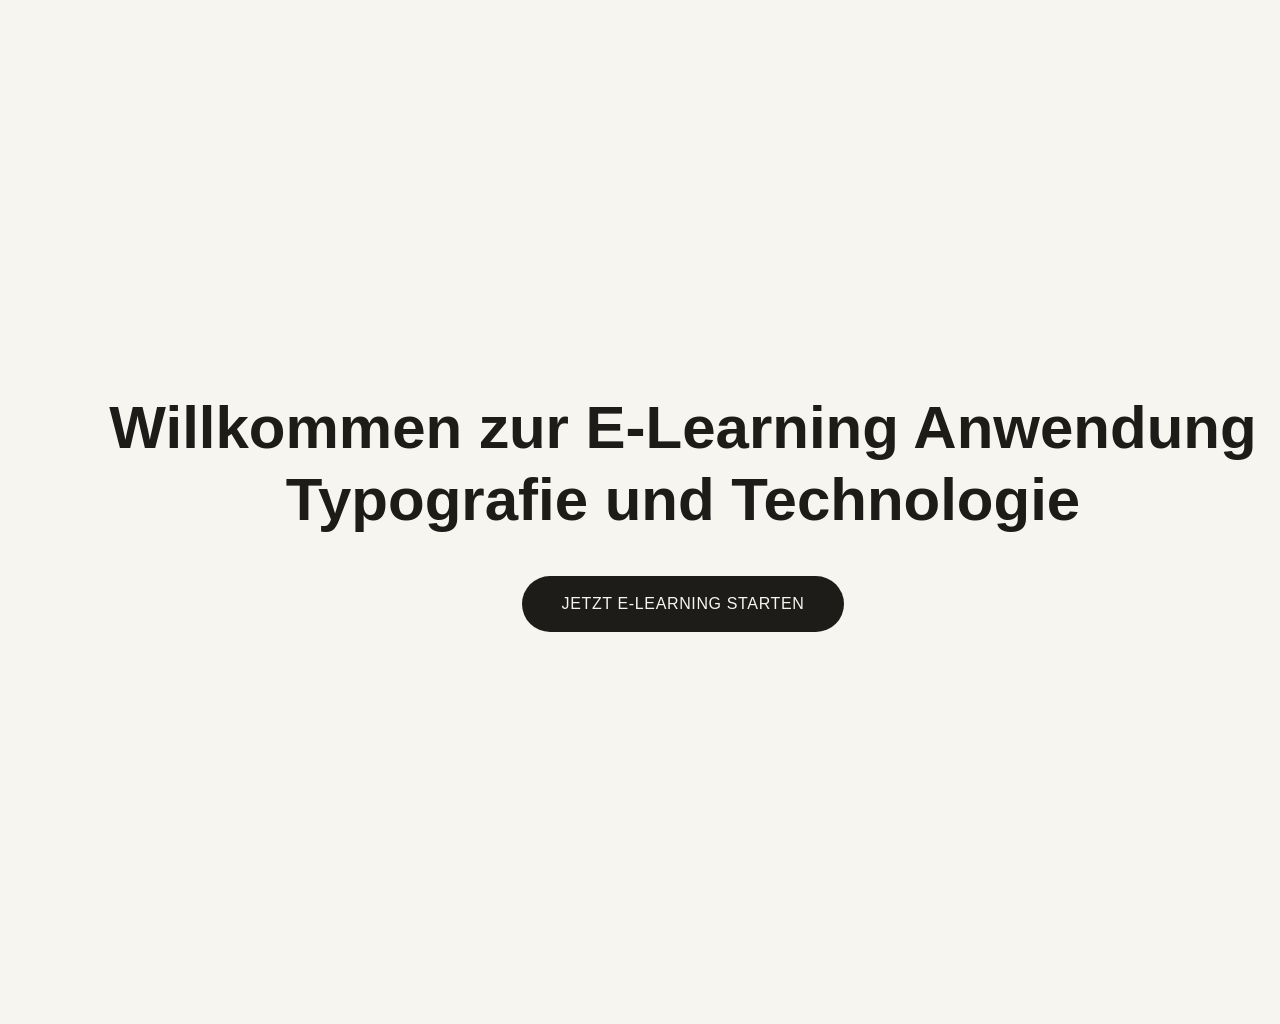
==== commit 106967c4: "Add files via upload" ====
--- a/index.html
+++ b/index.html
@@ -1,37 +1,84 @@
 <!DOCTYPE html>
 <html lang="de">
 <head>
-  <meta charset="UTF-8">
-  <meta name="viewport" content="width=device-width, initial-scale=1, viewport-fit=cover">
-  <title>Walking with Wieland</title>
-  <meta name="description" content="Geh mit Wieland spazieren – kleine Entdeckungen unterwegs.">
-  <meta name="theme-color" content="#042615">
+  <meta charset="UTF-8" />
+  <link rel="manifest" href="manifest.json">
   <meta name="apple-mobile-web-app-capable" content="yes">
   <meta name="mobile-web-app-capable" content="yes">
   <meta name="apple-mobile-web-app-status-bar-style" content="black-translucent">
-  <meta name="apple-mobile-web-app-title" content="Wieland">
-  <link rel="manifest" href="manifest.json">
-  <link rel="apple-touch-icon" href="assets/icon-180.png">
-  <link rel="icon" href="assets/icon-192.png">
-  <link rel="stylesheet" href="css/style.css?v=19">
+  <meta name="viewport" content="width=1366, height=1024, initial-scale=1.0, user-scalable=no, maximum-scale=1.0, viewport-fit=cover" />
+  <title>Type Lab — Willkommen</title>
+  <link rel="stylesheet" href="style.css" />
+  <style>
+    .splash {
+      width: 1366px;
+      height: 1024px;
+      display: flex;
+      flex-direction: column;
+      align-items: center;
+      justify-content: center;
+      gap: 2.5rem;
+    }
+
+    .splash-headline {
+      font-family: 'Boldonse', sans-serif;
+      font-size: 3.75rem;
+      line-height: 1.2;
+      text-align: center;
+      color: var(--foreground);
+    }
+
+    .splash-btn {
+      display: inline-flex;
+      align-items: center;
+      gap: 0.75rem;
+      padding: 1rem 2.5rem;
+      background: var(--c-ink);
+      color: var(--c-bone);
+      font-family: 'Oswald', sans-serif;
+      font-weight: 500;
+      font-size: 1rem;
+      letter-spacing: 0.04em;
+      text-transform: uppercase;
+      text-decoration: none;
+      border-radius: 9999px;
+      transition: opacity 0.2s;
+    }
+    .splash-btn:hover { opacity: 0.8; }
+  </style>
 </head>
-<body>
-  <div class="bg bg--home" aria-hidden="true"></div>
+<body class="bg-background">
 
-  <main class="screen screen--nav">
-    <div class="weekbar" id="weekbar" aria-label="Wochenfortschritt"></div>
+  <div class="splash">
+    <div class="splash-inner" id="splash-inner">
+      <h1 class="splash-headline">
+        Willkommen zur E-Learning Anwendung<br />
+        Typografie und Technologie
+      </h1>
+      <a href="chapterpage.html" class="splash-btn">Jetzt E-Learning starten</a>
+    </div>
+  </div>
 
-    <div class="home-scene">
-      <div class="home-scene__spacer-top" aria-hidden="true"></div>
-      <p class="bubble" id="bubble">…</p>
-      <div class="home-scene__spacer-bot" aria-hidden="true"></div>
-      <a class="btn" href="checkin.html">Spaziergang starten</a>
-    </div>
-  </main>
-
-  <script src="js/exercises.js?v=10"></script>
-  <script src="js/trophies.js?v=10"></script>
-  <script src="js/app.js?v=15"></script>
-  <script src="js/home.js?v=10"></script>
+  <script>
+  window.addEventListener('load', function() {
+    document.getElementById('splash-inner').classList.add('is-loaded');
+  });
+  </script>
+  <script>
+  (function() {
+    function pwaNav(e) {
+      var a = e.target.closest('a[href]');
+      if (!a || a.target === '_blank') return;
+      try {
+        var url = new URL(a.href, location.href);
+        if (url.origin !== location.origin) return;
+      } catch(ex) { return; }
+      e.preventDefault();
+      window.location.assign(a.href);
+    }
+    document.addEventListener('touchend', pwaNav, { passive: false });
+    document.addEventListener('click',    pwaNav, false);
+  })();
+  </script>
 </body>
 </html>
--- a/style.css
+++ b/style.css
@@ -0,0 +1,2117 @@
+/* =============================================
+   TYPE LAB — style.css
+   Single stylesheet for all 7 pages
+   ============================================= */
+
+@import url('https://fonts.googleapis.com/css2?family=Urbanist:wght@100..900&family=Roboto+Flex:opsz,slnt,wdth,wght,GRAD@8..144,-10..0,25..151,100..1000,-200..150&family=JetBrains+Mono:wght@400;600&display=swap');
+
+/* ── Design tokens ─────────────────────────── */
+:root {
+  --radius: 0.625rem;
+
+  /* Brand palette */
+  --c-yellow:   #fbd530;
+  --c-blue:     #135ae4;
+  --c-coral:    #ff6853;
+  --c-pink:     #ffa3cf;
+  --c-green:    #269e5f;
+  --c-laven: #cba6e8;
+  --c-bone:     #f6f5f0; /*selected color*/
+  /*--c-stone:    #f2eeeb;
+  --c-cream:    #faf3e3;*/
+  --c-ink:      #1e1c19;
+
+  /* Semantic tokens */
+  --background:        var(--c-bone);
+  --foreground:        var(--c-ink);
+  --card:              var(--c-cream);
+  --card-foreground:   var(--c-ink);
+  --primary:           var(--c-ink);
+  --primary-fg:        var(--c-bone);
+  --secondary:         var(--c-stone);
+  --muted:             var(--c-stone);
+  --muted-fg:          #53534e;
+  --accent:            var(--c-blue);
+  --accent-fg:         var(--c-bone);
+  --border:            #e0ddd7;
+  --destructive:       var(--c-coral);
+
+  --radius-sm:  calc(var(--radius) - 4px);
+  --radius-md:  calc(var(--radius) - 2px);
+  --radius-lg:  var(--radius);
+  --radius-xl:  calc(var(--radius) + 4px);
+  --radius-2xl: calc(var(--radius) + 8px);
+  --radius-3xl: calc(var(--radius) + 12px);
+  --radius-4xl: calc(var(--radius) + 16px);
+
+  /* Canvas height: full viewport minus iOS status bar */
+  --canvas-h: calc(100vh - env(safe-area-inset-top, 0px));
+}
+
+/* ── Reset ─────────────────────────────────── */
+*, *::before, *::after {
+  box-sizing: border-box;
+  margin: 0;
+  padding: 0;
+  border-color: var(--border);
+}
+
+html {
+  width: 1366px;
+  height: 100vh;
+  overflow: hidden;
+  overscroll-behavior: none;
+}
+
+body {
+  position: relative;
+  box-sizing: border-box;
+  width: 1366px;
+  height: 100vh;
+  padding-top: env(safe-area-inset-top, 0px);
+  overflow: hidden;
+  overscroll-behavior: none;
+  background-color: var(--background);
+  color: var(--foreground);
+  font-family: 'Urbanist', ui-sans-serif, system-ui, sans-serif;
+  font-weight: 400;
+  line-height: 1.5;
+  -webkit-font-smoothing: antialiased;
+}
+
+/* ── Typography helpers ─────────────────────── */
+/*font-family: system-ui, -apple-system, sans-serif;*/
+
+.font-display {
+  font-family: 'Urbanist', ui-sans-serif, system-ui, sans-serif;
+  font-weight: 800;
+}
+
+.font-showcase {
+  font-family: 'Roboto Flex', 'Inter', system-ui, sans-serif;
+  font-optical-sizing: auto;
+}
+
+.font-mono {
+  font-family: 'JetBrains Mono', ui-monospace, monospace;
+}
+
+
+
+/* ── Layout helpers ─────────────────────────── */
+.min-h-screen  { height: 100vh; }
+.flex          { display: flex; }
+.flex-col      { flex-direction: column; }
+.flex-1        { flex: 1; }
+.items-center  { align-items: center; }
+.items-start   { align-items: flex-start; }
+.items-end     { align-items: flex-end; }
+.justify-between { justify-content: space-between; }
+.justify-center  { justify-content: center; }
+.gap-2  { gap: 0.5rem; }
+.gap-3  { gap: 0.75rem; }
+.gap-4  { gap: 1rem; }
+.gap-5  { gap: 1.25rem; }
+.gap-6  { gap: 1.5rem; }
+.gap-8  { gap: 2rem; }
+.gap-10 { gap: 2.5rem; }
+
+/* ── Grid helpers ───────────────────────────── */
+.grid { display: grid; }
+.grid-12 { grid-template-columns: repeat(12, 1fr); }
+.grid-3  { grid-template-columns: repeat(3, 1fr); }
+.grid-2  { grid-template-columns: repeat(2, 1fr); }
+.col-span-2  { grid-column: span 2; }
+.col-span-3  { grid-column: span 3; }
+.col-span-4  { grid-column: span 4; }
+.col-span-5  { grid-column: span 5; }
+.col-span-6  { grid-column: span 6; }
+.col-span-7  { grid-column: span 7; }
+.col-span-8  { grid-column: span 8; }
+.col-span-9  { grid-column: span 9; }
+
+/* ── Spacing helpers ────────────────────────── */
+.p-4  { padding: 1rem; }
+.p-5  { padding: 1.25rem; }
+.p-6  { padding: 1.5rem; }
+.p-8  { padding: 2rem; }
+.p-10 { padding: 2.5rem; }
+.px-4  { padding-inline: 1rem; }
+.px-8  { padding-inline: 2rem; }
+.px-10 { padding-inline: 2.5rem; }
+.px-12 { padding-inline: 3rem; }
+.py-3  { padding-block: 0.75rem; }
+.py-4  { padding-block: 1rem; }
+.py-10 { padding-block: 2.5rem; }
+.py-12 { padding-block: 3rem; }
+.pt-10 { padding-top: 2.5rem; }
+.pb-6  { padding-bottom: 1.5rem; }
+.pb-12 { padding-bottom: 3rem; }
+.mt-1  { margin-top: 0.25rem; }
+.mt-2  { margin-top: 0.5rem; }
+.mt-3  { margin-top: 0.75rem; }
+.mt-4  { margin-top: 1rem; }
+.mt-5  { margin-top: 1.25rem; }
+.mt-6  { margin-top: 1.5rem; }
+.mb-2  { margin-bottom: 0.5rem; }
+.mb-3  { margin-bottom: 0.75rem; }
+.mb-4  { margin-bottom: 1rem; }
+.mb-8  { margin-bottom: 2rem; }
+.ml-auto { margin-left: auto; }
+
+/* ── Text helpers ───────────────────────────── */
+.text-xs   { font-size: 0.75rem; }
+.text-sm   { font-size: 0.875rem; }
+.text-base { font-size: 1rem; }
+.text-lg   { font-size: 1.125rem; }
+.text-xl   { font-size: 1.25rem; }
+.text-2xl  { font-size: 1.5rem; }
+.text-3xl  { font-size: 1.875rem; }
+.text-4xl  { font-size: 2.25rem; }
+.text-5xl  { font-size: 3rem; }
+.text-6xl  { font-size: 3.75rem; }
+.text-7xl  { font-size: 4.5rem; }
+.text-center  { text-align: center; }
+.text-right   { text-align: right; }
+.tracking-widest { letter-spacing: 0.2em; }
+.uppercase   { text-transform: uppercase; }
+.underline   { text-decoration: underline; }
+.leading-none  { line-height: 1; }
+.leading-tight { line-height: 1.25; }
+.leading-snug  { line-height: 1.375; }
+.leading-relaxed { line-height: 1.625; }
+
+/* ── Color helpers ──────────────────────────── */
+.text-muted    { color: var(--muted-fg); }
+.text-accent   { color: var(--accent); }
+.text-bg       { color: var(--background); }
+.text-fg       { color: var(--foreground); }
+.bg-background { background-color: var(--background); }
+.bg-card       { background-color: var(--card); }
+.bg-muted      { background-color: var(--muted); }
+.bg-foreground { background-color: var(--foreground); }
+.bg-accent     { background-color: var(--accent); }
+
+/* ── Border / shape helpers ─────────────────── */
+.rounded-full  { border-radius: 9999px; }
+.rounded-xl    { border-radius: calc(var(--radius) + 4px); }
+.rounded-2xl   { border-radius: calc(var(--radius) + 8px); }
+.rounded-3xl   { border-radius: calc(var(--radius) + 12px); }
+.border        { border: 1px solid var(--border); }
+.border-t      { border-top: 1px solid var(--border); }
+.border-b      { border-bottom: 1px solid var(--border); }
+.border-r      { border-right: 1px solid var(--border); }
+.border-dashed { border-style: dashed; }
+.overflow-hidden { overflow: hidden; }
+.relative { position: relative; }
+.absolute { position: absolute; }
+.sticky   { position: sticky; }
+.inset-0  { inset: 0; }
+.z-30 { z-index: 30; }
+.w-full { width: 100%; }
+.h-full { height: 100%; }
+.shadow-sm  { box-shadow: 0 1px 3px rgba(0,0,0,0.07); }
+.shadow-xl  { box-shadow: 0 20px 40px rgba(0,0,0,0.15); }
+.opacity-40 { opacity: 0.4; }
+.opacity-60 { opacity: 0.6; }
+.opacity-70 { opacity: 0.7; }
+.opacity-80 { opacity: 0.8; }
+.transition { transition: all 0.2s ease; }
+
+/* ── Backdrop / blur header ─────────────────── */
+.backdrop-blur {
+  backdrop-filter: blur(12px);
+  -webkit-backdrop-filter: blur(12px);
+  background-color: rgba(246, 245, 240, 0.85);
+}
+
+/* ─────────────────────────────────────────────
+   SHARED COMPONENTS
+   ───────────────────────────────────────────── */
+
+/* Chapter header (shared across all chapter pages) */
+.chapter-header {
+  position: sticky;
+  top: 0;
+  z-index: 30;
+  backdrop-filter: blur(12px);
+  -webkit-backdrop-filter: blur(12px);
+  background-color: #f6f5f0d9;
+  border-bottom: 1px solid var(--border);
+}
+
+.chapter-header-inner {
+  display: flex;
+  align-items: center;
+  justify-content: center;
+  padding: 0.875rem 2rem;
+  position: relative;
+}
+
+/* Hidden data elements — kept in DOM for overlay.js */
+.chapter-num,
+.chapter-title-label { display: none; }
+
+/* Right section — absolute so nav stays centered */
+.chapter-header-right {
+  position: absolute;
+  right: 2rem;
+  top: 50%;
+  transform: translateY(-50%);
+  display: flex;
+  align-items: center;
+}
+
+/* Chapter nav (rendered by renderDots into #progress-dots) */
+.progress-dots {
+  display: flex;
+  align-items: center;
+  gap: 0.25rem;
+}
+
+.chapter-nav-start {
+  font-family: 'Urbanist', sans-serif;
+  font-weight: 600;
+  font-size: 0.75rem;
+  letter-spacing: 0.08em;
+  text-transform: uppercase;
+  color: var(--muted-fg);
+  text-decoration: none;
+  padding: 0.35rem 0.75rem;
+  transition: color 0.2s;
+}
+.chapter-nav-start:hover { color: var(--foreground); }
+
+.chapter-nav-sep {
+  width: 1px;
+  height: 1rem;
+  background: rgba(30,28,25,0.2);
+  margin: 0 0.35rem;
+  flex-shrink: 0;
+}
+
+.chapter-nav-tab {
+  font-family: 'Urbanist', sans-serif;
+  font-weight: 600;
+  font-size: 0.75rem;
+  letter-spacing: 0.04em;
+  color: var(--muted-fg);
+  width: 32px;
+  height: 32px;
+  border-radius: 8px;
+  display: flex;
+  align-items: center;
+  justify-content: center;
+  transition: background 0.2s, color 0.2s;
+  text-decoration: none;
+}
+.chapter-nav-tab.current {
+  background: var(--foreground);
+  color: var(--background);
+}
+.chapter-nav-tab.done {
+  color: var(--foreground);
+  cursor: pointer;
+}
+.chapter-nav-tab.done:hover {
+  background: rgba(30, 28, 25, 0.08);
+}
+
+/* Complete button */
+.btn-complete {
+  display: inline-flex;
+  align-items: center;
+  gap: 6px;
+  padding: 10px 20px;
+  border-radius: 9999px;
+  font-family: 'Urbanist', sans-serif;
+  font-size: 0.875rem;
+  font-weight: 500;
+  cursor: pointer;
+  border: none;
+  background: var(--foreground);
+  color: var(--background);
+  transition: opacity 0.2s;
+}
+.btn-complete:hover { opacity: 0.85; }
+.btn-complete.done  { background: var(--foreground); color: var(--background); }
+.btn-complete svg   { width: 14px; height: 14px; }
+
+/* Chapter title pill — header left, added by overlay.js */
+.chapter-title-pill {
+  position: absolute;
+  left: 2rem;
+  top: 50%;
+  transform: translateY(-50%);
+  font-family: 'Urbanist', sans-serif;
+  font-weight: 700;
+  font-size: 0.75rem;
+  letter-spacing: 0.04em;
+  padding: 0.5rem 1.25rem;
+  border-radius: 9999px;
+  box-shadow: 0 2px 8px rgba(0,0,0,0.1);
+  pointer-events: none;
+  white-space: nowrap;
+}
+
+/* Eyebrow — hidden; text still readable by overlay.js */
+.chapter-eyebrow { display: none; }
+
+/* ── Per-chapter accent colors (nav active tab + complete button) ── */
+.ch1-header .chapter-nav-tab.current,
+.ch1-header .btn-complete,
+.ch1-header .btn-complete.done { background: var(--c-blue);  color: #ffffff; }
+
+.ch2-header .chapter-nav-tab.current,
+.ch2-header .btn-complete,
+.ch2-header .btn-complete.done { background: var(--c-pink);  color: var(--foreground); }
+
+.ch3-header .chapter-nav-tab.current,
+.ch3-header .btn-complete,
+.ch3-header .btn-complete.done { background: var(--c-green); color: #ffffff; }
+
+.ch4-header .chapter-nav-tab.current,
+.ch4-header .btn-complete,
+.ch4-header .btn-complete.done { background: var(--c-yellow); color: var(--foreground); }
+
+.ch5-header .chapter-nav-tab.current,
+.ch5-header .btn-complete,
+.ch5-header .btn-complete.done { background: var(--c-coral); color: #ffffff; }
+
+.ch6-header .chapter-nav-tab.current,
+.ch6-header .btn-complete,
+.ch6-header .btn-complete.done { background: var(--c-laven); color: var(--foreground); }
+
+/* Main content area */
+.chapter-main {
+  flex: 1;
+  overflow-y: auto;
+}
+
+/* ── Panel card ─────────────────────────────── */
+.panel {
+  background: var(--card);
+  border: 1px solid var(--border);
+  border-radius: calc(var(--radius) + 8px);
+  padding: 1.25rem;
+}
+
+.panel-title {
+  display: flex;
+  align-items: center;
+  gap: 0.5rem;
+  font-family: 'JetBrains Mono', monospace;
+  font-size: 0.688rem;
+  letter-spacing: 0.2em;
+  text-transform: uppercase;
+  color: var(--muted-fg);
+  margin-bottom: 1rem;
+}
+
+/* ── Slider ─────────────────────────────────── */
+.slider-wrap {
+  position: relative;
+  display: flex;
+  align-items: center;
+  height: 20px;
+}
+
+.slider-track {
+  position: relative;
+  width: 100%;
+  height: 4px;
+  background: var(--border);
+  border-radius: 9999px;
+  overflow: visible;
+  touch-action: none;
+  cursor: pointer;
+}
+
+.slider-fill {
+  position: absolute;
+  left: 0;
+  top: 0;
+  height: 100%;
+  background: var(--foreground);
+  border-radius: 9999px;
+  pointer-events: none;
+}
+
+.slider-thumb {
+  position: absolute;
+  top: 50%;
+  width: 24px;
+  height: 24px;
+  border-radius: 50%;
+  background: var(--foreground);
+  border: 1px solid var(--foreground);
+  box-shadow: 0 1px 4px rgba(0,0,0,0.2);
+  transform: translate(-50%, -50%);
+  cursor: grab;
+  transition: box-shadow 0.15s;
+  z-index: 2;
+}
+.slider-thumb:active { cursor: grabbing; box-shadow: 0 2px 8px rgba(0,0,0,0.3); }
+
+.slider-native {
+  position: absolute;
+  inset: 0;
+  opacity: 0;
+  width: 100%;
+  height: 100%;
+  z-index: 3;
+  -webkit-appearance: none;
+  appearance: none;
+  margin: 0;
+  pointer-events: none;
+}
+
+/* ── Switch ─────────────────────────────────── */
+.switch {
+  display: inline-flex;
+  width: 36px;
+  height: 20px;
+  border-radius: 9999px;
+  background: var(--border);
+  position: relative;
+  cursor: pointer;
+  transition: background 0.2s;
+  border: none;
+  outline: none;
+  flex-shrink: 0;
+}
+.switch.on { background: var(--foreground); }
+.switch::after {
+  content: '';
+  position: absolute;
+  top: 2px;
+  left: 2px;
+  width: 16px;
+  height: 16px;
+  border-radius: 50%;
+  background: white;
+  transition: transform 0.2s, background 0.2s;
+}
+.switch.on::after { transform: translateX(16px); }
+.ch1-mode-row #dark-mode-switch.on::after { background: #1e1c19; }
+
+/* ─────────────────────────────────────────────
+   CHAPTER-PAGE OVERVIEW (chapterpage.html)
+   ───────────────────────────────────────────── */
+
+.home-header {
+  padding: 2.5rem 2.5rem 1.5rem;
+  display: flex;
+  align-items: flex-end;
+  justify-content: space-between;
+}
+
+.home-header-left {}
+
+.home-tag {
+  font-family: 'JetBrains Mono', monospace;
+  font-size: 0.688rem;
+  letter-spacing: 0.2em;
+  text-transform: uppercase;
+  color: var(--muted-fg);
+}
+
+.home-headline {
+  font-family: 'Urbanist', ui-sans-serif, system-ui, sans-serif;
+  font-weight: 800;
+  font-size: 4.5rem;
+  line-height: 1.1;
+  letter-spacing: -0.02em;
+  margin-top: -1rem;
+  margin-bottom: 1rem;
+  max-width: 60rem;
+}
+
+.home-progress {
+  text-align: right;
+}
+
+.home-progress-label {
+  font-family: 'JetBrains Mono', monospace;
+  font-size: 0.688rem;
+  color: var(--muted-fg);
+}
+
+.home-progress-count {
+  font-family: 'Urbanist'; font-weight: 800;
+  font-size: 1.4rem;
+  margin-top: 0.25rem;
+}
+
+.home-progress-count span { color: var(--muted-fg); }
+
+.home-reset {
+  display: block;
+  margin-top: 0.5rem;
+  font-size: 0.688rem;
+  color: var(--muted-fg);
+  background: none;
+  border: none;
+  cursor: pointer;
+  text-decoration: underline;
+  text-underline-offset: 2px;
+}
+.home-reset:hover { color: var(--foreground); }
+
+/* Chapter grid */
+.chapters-grid {
+  display: grid;
+  grid-template-columns: repeat(3, 1fr);
+  gap: 1.25rem;
+  padding: 0 2.5rem 3rem;
+}
+
+/* Chapter card */
+.chapter-card {
+  aspect-ratio: 4/3;
+  border-radius: calc(var(--radius) + 12px);
+  border: 1px solid var(--border);
+  background: var(--card);
+  overflow: hidden;
+  position: relative;
+  text-decoration: none;
+  display: block;
+  transition: border-color 0.2s;
+  animation: cardIn 0.5s ease both;
+}
+.chapter-card:hover { filter: brightness(0.96); }
+
+.card-ch-1 {
+  background-color: var(--c-blue);
+  border: 2px solid var(--c-blue);
+}
+.card-ch-1 .chapter-card-name,
+.card-ch-1 .chapter-card-num  { color: #ffffff; }
+.card-ch-1 .chapter-card-sub  { color: rgba(255,255,255,0.7); }
+
+.card-ch-2 {
+  background-color: var(--c-pink);
+  border: 2px solid var(--c-pink);
+}
+.card-ch-2 .chapter-card-name,
+.card-ch-2 .chapter-card-num  { color: var(--foreground); }
+
+.card-ch-3 {
+  background-color: var(--c-green);
+  border: 2px solid var(--c-green);
+}
+.card-ch-3 .chapter-card-name,
+.card-ch-3 .chapter-card-num  { color: #ffffff; }
+.card-ch-3 .chapter-card-sub  { color: rgba(255,255,255,0.7); }
+
+.card-ch-4 {
+  background-color: var(--c-yellow);
+  border: 2px solid var(--c-yellow);
+}
+.card-ch-4 .chapter-card-name,
+.card-ch-4 .chapter-card-num  { color: var(--foreground); }
+
+.card-ch-5 {
+  background-color: var(--c-coral);
+  border: 2px solid var(--c-coral);
+}
+.card-ch-5 .chapter-card-name,
+.card-ch-5 .chapter-card-num  { color: #ffffff; }
+.card-ch-5 .chapter-card-sub  { color: rgba(255,255,255,0.7); }
+
+.card-ch-6 {
+  background-color: var(--c-laven);
+  border: 2px solid var(--c-laven);
+}
+.card-ch-6 .chapter-card-name,
+.card-ch-6 .chapter-card-num  { color: var(--foreground); }
+
+@keyframes cardIn {
+  from { opacity: 0; transform: translateY(24px); }
+  to   { opacity: 1; transform: translateY(0); }
+}
+
+.chapter-card:nth-child(1) { animation-delay: 0ms; }
+.chapter-card:nth-child(2) { animation-delay: 50ms; }
+.chapter-card:nth-child(3) { animation-delay: 100ms; }
+.chapter-card:nth-child(4) { animation-delay: 150ms; }
+.chapter-card:nth-child(5) { animation-delay: 200ms; }
+.chapter-card:nth-child(6) { animation-delay: 250ms; }
+
+.chapter-card-locked {
+  aspect-ratio: 4/3;
+  border-radius: calc(var(--radius) + 12px);
+  border: 1px dashed var(--border);
+  background: color-mix(in srgb, var(--muted) 30%, transparent);
+  overflow: hidden;
+  position: relative;
+  animation: cardIn 0.5s ease both;
+}
+
+.chapter-card-art {
+  position: absolute;
+  inset: 0;
+  pointer-events: none;
+}
+
+.chapter-card-body {
+  position: absolute;
+  inset: 0;
+  padding: 1.5rem;
+  display: flex;
+  flex-direction: column;
+}
+
+.chapter-card-top {
+  display: flex;
+  align-items: flex-start;
+  justify-content: space-between;
+}
+
+.chapter-card-num {
+  font-family: 'JetBrains Mono', monospace;
+  font-size: 0.688rem;
+  letter-spacing: 0.2em;
+  color: var(--muted-fg);
+}
+
+.chapter-card-icon {
+  width: 20px;
+  height: 20px;
+  opacity: 0.4;
+  transition: opacity 0.2s, transform 0.2s;
+}
+.chapter-card:hover .chapter-card-icon { opacity: 1; transform: rotate(12deg); }
+
+.chapter-card-check {
+  width: 28px;
+  height: 28px;
+  border-radius: 50%;
+  background: rgba(255,255,255,0.25);
+  color: #ffffff;
+  display: flex;
+  align-items: center;
+  justify-content: center;
+}
+.card-ch-2 .chapter-card-check,
+.card-ch-4 .chapter-card-check,
+.card-ch-5 .chapter-card-check {
+  background: rgba(30,28,25,0.15);
+  color: var(--foreground);
+}
+
+.chapter-card-foot {
+  margin-top: auto;
+}
+
+.chapter-card-name {
+  font-family: 'Urbanist', ui-sans-serif, system-ui, sans-serif;
+  font-weight: 700;
+  font-size: 2.1rem;
+  line-height: 1.25;
+  color: var(--foreground);
+}
+
+.chapter-card-sub {
+  font-size: 0.875rem;
+  color: var(--muted-fg);
+  margin-top: 0.25rem;
+}
+
+.chapter-card-locked .chapter-card-body { opacity: 0.4; }
+
+.chapter-lock-msg {
+  position: absolute;
+  bottom: 1rem;
+  left: 1.5rem;
+  font-family: 'JetBrains Mono', monospace;
+  font-size: 0.688rem;
+  color: var(--muted-fg);
+}
+
+/* Chapter art backgrounds */
+.art-1 {
+  background: linear-gradient(135deg, #f6f5f0, #f2eeeb);
+}
+.art-1-inner {
+  position: absolute;
+  inset: 3rem 3.5rem;
+  border-radius: 6px;
+  background: #faf3e3;
+  box-shadow: 0 1px 3px rgba(0,0,0,0.07);
+  border: 1px solid rgba(0,0,0,0.06);
+  padding: 1rem;
+  display: flex;
+  flex-direction: column;
+  gap: 6px;
+}
+.art-1-line {
+  height: 6px;
+  border-radius: 9999px;
+  background: rgba(30,28,25,0.7);
+}
+
+.art-2 {
+  background: linear-gradient(135deg, #f2eeeb, #f6f5f0);
+  display: flex;
+  align-items: center;
+  justify-content: center;
+}
+.art-2-cards {
+  display: flex;
+  gap: 12px;
+}
+.art-2-card {
+  width: 80px;
+  height: 112px;
+  border-radius: 12px;
+  background: #faf3e3;
+  box-shadow: 0 4px 12px rgba(0,0,0,0.1);
+  border: 1px solid var(--border);
+  display: flex;
+  align-items: center;
+  justify-content: center;
+  font-family: 'Urbanist', sans-serif;
+  font-weight: 600;
+  font-size: 1.5rem;
+}
+
+.art-3 {
+  background: #faf3e3;
+}
+.art-3-line {
+  position: absolute;
+  left: 24px;
+  top: 24px;
+  bottom: 24px;
+  width: 1px;
+  background: rgba(30,28,25,0.3);
+}
+
+.art-4 {
+  background: linear-gradient(135deg, #f6f5f0, #f2eeeb);
+  display: flex;
+  align-items: center;
+  justify-content: center;
+}
+.art-4-letter {
+  font-family: 'Urbanist', sans-serif;
+  font-size: 8rem;
+  line-height: 1;
+  font-weight: 800;
+}
+
+.art-5 {
+  background: var(--c-blue);
+  color: var(--c-bone);
+  overflow: hidden;
+}
+.art-5-label {
+  position: absolute;
+  left: 24px;
+  bottom: 24px;
+  font-family: 'Urbanist', sans-serif;
+  font-size: 2.5rem;
+  font-weight: 600;
+  color: #faf3e3;
+}
+
+.art-6 {
+  background: #f6f5f0;
+  display: grid;
+  grid-template-columns: 1fr 1fr;
+  grid-template-rows: 1fr 1fr;
+  gap: 8px;
+  padding: 24px;
+}
+.art-6-cell { border-radius: 6px; }
+
+/* ─────────────────────────────────────────────
+   CHAPTER 1 — E-Reader Simulator
+   ───────────────────────────────────────────── */
+.ch1-header{}
+
+.ch1-layout {
+  display: grid;
+  grid-template-columns: 1fr 380px;
+  gap: 2rem;
+  padding: 2rem;
+  max-width: 1500px;
+  margin: 0 auto;
+  .slider-track, .slider-fill {
+      background: var(--c-blue);      
+    }
+    .slider-thumb {
+      background: var(--c-green);
+      border-color: var(--c-green);
+    }
+}
+
+.ch1-device-wrap {
+  border-radius: 2rem;
+  background: #08080791;
+  border: 1px solid var(--border);
+  padding: 1rem;
+  box-shadow: 0 1px 3px #00000012;
+}
+
+.ch1-screen {
+  border-radius: 1.4rem;
+  overflow: hidden;
+  aspect-ratio: 4/3;
+  transition: filter 0.3s;
+}
+
+.ch1-screen-inner {
+  height: 100%;
+  display: flex;
+  flex-direction: column;
+  transition: padding 0.3s;
+}
+
+.ch1-screen-bar {
+  display: flex;
+  justify-content: space-between;
+  font-family: 'JetBrains Mono', monospace;
+  font-size: 0.688rem;
+  opacity: 0.6;
+}
+
+.ch1-text {
+  flex: 1;
+  margin-top: 1.5rem;
+  overflow: hidden;
+  font-family: 'Roboto Flex', sans-serif;
+  font-optical-sizing: auto;
+  transition: font-size 0.2s, line-height 0.2s, letter-spacing 0.2s, font-weight 0.2s;
+}
+
+.ch1-text p { margin-bottom: 1rem; }
+
+.ch1-screen-foot {
+  display: flex;
+  justify-content: space-between;
+  font-family: 'JetBrains Mono', monospace;
+  font-size: 0.688rem;
+  opacity: 0.5;
+  margin-top: 1rem;
+}
+
+.ch1-controls {
+  display: flex;
+  flex-direction: column;
+  gap: 1.25rem;
+}
+
+.ch1-theme-grid {
+  display: grid;
+  grid-template-columns: repeat(3, 1fr);
+  gap: 0.5rem;
+}
+
+.ch1-theme-btn {
+  border-radius: 12px;
+  padding: 0.75rem 0.5rem;
+  font-size: 0.75rem;
+  border: 1px solid var(--border);
+  background: var(--card);
+  cursor: pointer;
+  display: flex;
+  flex-direction: column;
+  align-items: center;
+  gap: 0.5rem;
+  transition: border-color 0.2s;
+  font-family: 'Urbanist', sans-serif;
+}
+.ch1-theme-btn:hover,
+.ch1-theme-btn.active { border-color: var(--foreground); }
+
+.ch1-theme-swatch {
+  width: 24px;
+  height: 24px;
+  border-radius: 50%;
+  border: 1px solid var(--border);
+}
+
+.control-row {
+  margin-bottom: 1rem;
+}
+
+.control-label-row {
+  display: flex;
+  justify-content: space-between;
+  align-items: center;
+  margin-bottom: 0.5rem;
+  font-size: 0.75rem;
+}
+
+.control-label-row span:last-child {
+  font-family: 'JetBrains Mono', monospace;
+  color: var(--muted-fg);
+}
+
+.brightness-row {
+  display: flex;
+  align-items: center;
+  gap: 0.75rem;
+}
+.brightness-row svg { color: var(--muted-fg); flex-shrink: 0; }
+
+.ch1-mode-row {
+  display: flex;
+  align-items: center;
+  justify-content: space-between;
+  #dark-mode-switch {
+    background: var(--c-green); }
+  #dark-mode-switch::after {
+    background: #ffffff;
+  }
+}
+
+.ch1-mode-left {
+  display: flex;
+  align-items: center;
+  gap: 0.5rem;
+  font-size: 0.875rem;
+}
+
+.ch1-mode-icon {
+  display: flex;
+  align-items: center;
+  color: var(--muted-fg);
+  flex-shrink: 0;
+}
+
+/* ─────────────────────────────────────────────
+   CHAPTER 2 — Flashcards
+   ───────────────────────────────────────────── */
+
+.ch2-header {}
+
+.ch2-stage {
+  display: flex;
+  flex-direction: column;
+  align-items: center;
+  justify-content: center;
+  height: calc(var(--canvas-h) - 120px);
+  overflow: hidden;
+  --card: var(--c-pink);
+  --card-foreground: var(--c-blue);
+}
+
+.ch2-carousel {
+  position: relative;
+  width: 100%;
+  height: 460px;
+  display: flex;
+  align-items: center;
+  justify-content: center;
+  perspective: 1600px;
+}
+
+.ch2-card-wrap {
+  position: absolute;
+  transition: transform 0.5s cubic-bezier(0.22,1,0.36,1), opacity 0.4s;
+  pointer-events: none;
+}
+.ch2-card-wrap.active { pointer-events: auto; cursor: pointer; }
+
+.ch2-card {
+  width: 340px;
+  height: 440px;
+  transform-style: preserve-3d;
+  transition: transform 0.6s cubic-bezier(0.22,1,0.36,1);
+}
+.ch2-card.flipped { transform: rotateY(180deg); }
+
+.ch2-face {
+  position: absolute;
+  inset: 0;
+  border-radius: calc(var(--radius) + 12px);
+  padding: 2rem;
+  display: flex;
+  flex-direction: column;
+  align-items: center;
+  justify-content: space-between;
+  backface-visibility: hidden;
+  -webkit-backface-visibility: hidden;
+  box-shadow: 0 20px 40px #00000026;
+}
+
+.ch2-face-front {
+  background: var(--card);
+  border: 1px solid var(--border);
+}
+
+.ch2-face-back {
+  background: var(--c-blue);
+  color: var(--background);
+  transform: rotateY(180deg);
+  justify-content: center;
+}
+
+.ch2-face-tag {
+  font-family: 'JetBrains Mono', monospace;
+  font-size: 0.688rem;
+  letter-spacing: 0.2em;
+  color: var(--muted-fg);
+  align-self: flex-start;
+}
+.ch2-face-back .ch2-face-tag {
+  position: absolute;
+  top: 2rem;
+  left: 2rem;
+  color: rgba(246,245,240,0.6);
+}
+
+.ch2-glyph {
+  font-family: 'Urbanist', sans-serif;
+  font-weight: 600;
+  font-size: 9rem;
+  line-height: 1;
+  letter-spacing: -0.01em;
+}
+
+.ch2-glyph-icon {
+  width: 100%;
+  height: auto;
+  max-height: 9rem;
+  object-fit: contain;
+}
+
+.ch2-card-term {
+  font-family: 'Urbanist'; font-weight: 800;
+  font-size: 1.25rem;
+}
+
+.ch2-card-def {
+  font-family: 'Urbanist', sans-serif;
+  font-weight: 600;
+  font-size: 1.15rem;
+  line-height: 1.375;
+}
+
+.ch2-card-term-back {
+  font-family: 'Urbanist', sans-serif;
+  font-size: 1rem;
+  opacity: 0.6;
+}
+
+.ch2-controls {
+  display: flex;
+  align-items: center;
+  gap: 1.5rem;
+  margin-top: 2.5rem;
+}
+
+.ch2-btn-nav {
+  width: 48px;
+  height: 48px;
+  border-radius: 50%;
+  border: 1px solid var(--border);
+  background: transparent;
+  cursor: pointer;
+  display: flex;
+  align-items: center;
+  justify-content: center;
+  transition: border-color 0.2s;
+}
+.ch2-btn-nav:hover { border-color: var(--foreground); }
+.ch2-btn-nav svg { width: 20px; height: 20px; }
+
+.ch2-counter {
+  font-family: 'JetBrains Mono', monospace;
+  font-size: 0.875rem;
+  color: var(--muted-fg);
+  width: 64px;
+  text-align: center;
+}
+
+.ch2-btn-flip {
+  display: flex;
+  align-items: center;
+  gap: 0.5rem;
+  padding: 0.5rem 1rem;
+  border-radius: 9999px;
+  background: var(--c-green);
+  color: #ffffff;
+  border: none;
+  cursor: pointer;
+  font-size: 0.75rem;
+  font-family: 'Urbanist', sans-serif;
+  font-weight: 500;
+}
+.ch2-btn-flip svg { width: 14px; height: 14px; }
+
+/* ─────────────────────────────────────────────
+   CHAPTER 3 — Timeline
+   ───────────────────────────────────────────── */
+.ch3-header {}
+
+.ch3-scroll-area {
+  height: calc(var(--canvas-h) - 120px);
+  overflow-y: auto;
+  position: relative;
+}
+
+.ch3-layout {
+  display: grid;
+  grid-template-columns: 2fr 1fr;
+  max-width: 1500px;
+  margin: 0 auto;
+  padding: 0 2rem;
+}
+
+.ch3-main {
+  padding: 3rem 3rem 3rem 0;
+  position: relative;
+}
+
+.ch3-timeline-line {
+  position: absolute;
+  left: 0;
+  top: 0;
+  bottom: 0;
+  width: 2px;
+  background: var(--border);
+}
+
+.ch3-entry {
+  position: relative;
+  padding-left: 2.5rem;
+  padding-bottom: 6rem;
+}
+
+.ch3-dot {
+  position: absolute;
+  left: -6px;
+  top: 0.5px;
+  width: 15px;
+  aspect-ratio: 1 / 1;
+  border-radius: 50%;
+  background: var(--foreground);
+}
+
+.ch3-year {
+  font-family: 'Urbanist', sans-serif;
+  font-weight: 800;
+  font-size: 4.5rem;
+  line-height: 1;
+  letter-spacing: -0.02em;
+  color: rgba(38, 158, 95, 0.55);
+  margin-bottom: 1rem;
+}
+
+.ch3-entry-title {
+  font-family: 'Urbanist'; font-weight: 800;
+  font-size: 2rem;
+  line-height: 1.25;
+  margin-bottom: 1rem;
+}
+
+.ch3-entry-text {
+  font-size: 1rem;
+  color: rgba(30,28,25,0.8);
+  line-height: 1.625;
+  max-width: 40rem;
+}
+
+.ch3-entry-glyph {
+  margin-top: 1.5rem;
+  font-family: 'Urbanist', sans-serif;
+  font-size: 4.5rem;
+  color: #269e5f83;
+}
+
+.ch3-sidebar {
+  padding: 3rem 0;
+  position: relative;
+}
+
+.ch3-sidebar-inner {
+  position: sticky;
+  top: 3rem;
+  will-change: transform;
+}
+
+.ch3-cards-stack {
+  display: flex;
+  flex-direction: column;
+  gap: 1.25rem;
+}
+
+.ch3-swatch-card {
+  aspect-ratio: 4/3;
+  border-radius: calc(var(--radius) + 8px);
+  display: flex;
+  align-items: center;
+  justify-content: center;
+  position: relative;
+  overflow: hidden;
+  border: 1px solid var(--border);
+}
+
+.ch3-swatch-glyph {
+  font-family: 'Urbanist', sans-serif;
+  font-size: 6rem;
+  line-height: 0.85;
+}
+
+.ch3-swatch-year {
+  position: absolute;
+  bottom: 12px;
+  left: 12px;
+  font-family: 'JetBrains Mono', monospace;
+  font-size: 0.625rem;
+  letter-spacing: 0.2em;
+  opacity: 0.7;
+  white-space: nowrap;
+}
+
+.ch3-swatch-label {
+  position: absolute;
+  bottom: 12px;
+  right: 12px;
+  max-width: 68%;
+  font-family: 'JetBrains Mono', monospace;
+  font-size: 0.625rem;
+  letter-spacing: 0.08em;
+  text-align: right;
+  opacity: 0.7;
+  white-space: nowrap;
+  overflow: hidden;
+  text-overflow: ellipsis;
+}
+
+.ch3-swatch-card.has-image .ch3-swatch-label {
+  color: #ffffff;
+  opacity: 1;
+}
+
+.ch3-swatch-img {
+  position: absolute;
+  inset: 0;
+  width: 100%;
+  height: 100%;
+  object-fit: cover;
+}
+
+.ch3-swatch-overlay {
+  position: absolute;
+  inset: 0;
+  background: linear-gradient(to top, rgba(0,0,0,0.65) 0%, transparent 55%);
+}
+
+.ch3-swatch-card.has-image .ch3-swatch-year {
+  color: #ffffff;
+  opacity: 1;
+}
+
+
+.ch3-entry-text-wrap {
+  display: flex;
+  flex-direction: column;
+  gap: 0.75rem;
+}
+
+/* ─────────────────────────────────────────────
+   CHAPTER 4 — Variable Font Playground
+   ───────────────────────────────────────────── */
+.ch4-header {}
+
+.ch4-layout {
+  max-width: 1500px;
+  margin: 0 auto;
+  padding: 2rem;
+  display: flex;
+  flex-direction: column;
+  gap: 0.75rem;
+  .slider-track, .slider-fill {
+      background: var(--c-yellow);
+    }
+    .slider-thumb {
+      background: var(--c-green);
+      border-color: var(--c-green);
+    }
+}
+
+.ch4-axis-card {
+  border: 1px solid var(--border);
+  border-radius: calc(var(--radius) + 12px);
+  overflow: hidden;
+  background: var(--card);
+  display: grid;
+  grid-template-columns: 2fr 1fr;
+}
+
+.ch4-axis-left {
+  padding: 2.5rem;
+  border-right: 1px solid var(--border);
+  min-width: 0;
+}
+
+.ch4-axis-header {
+  display: flex;
+  align-items: flex-start;
+  justify-content: space-between;
+  margin-bottom: 2rem;
+}
+
+.ch4-axis-tag {
+  font-family: 'JetBrains Mono', monospace;
+  font-size: 0.688rem;
+  letter-spacing: 0.2em;
+  color: var(--muted-fg);
+}
+
+.ch4-axis-name {
+  font-family: 'Urbanist'; font-weight: 800;
+  font-size: 1.2rem;
+  margin-top: 0.25rem;
+}
+
+.ch4-axis-value {
+  font-family: 'JetBrains Mono', monospace;
+  font-size: 0.875rem;
+}
+
+.ch4-sample {
+  font-family: 'Roboto Flex', sans-serif;
+  font-optical-sizing: auto;
+  font-size: 4.5rem;
+  line-height: 1;
+  margin-bottom: 2rem;
+  transition: font-variation-settings 0.1s;
+  white-space: nowrap;
+}
+
+.ch4-slider-minmax {
+  display: flex;
+  justify-content: space-between;
+  margin-top: 0.5rem;
+  font-family: 'JetBrains Mono', monospace;
+  font-size: 0.625rem;
+  color: var(--muted-fg);
+}
+
+.ch4-axis-right {
+  padding: 2.5rem;
+  background: color-mix(in srgb, var(--muted) 30%, transparent);
+  display: flex;
+  flex-direction: column;
+  justify-content: center;
+  min-width: 0;
+}
+
+.ch4-axis-desc-title {
+  font-family: 'Urbanist'; font-weight: 800;
+  font-size: 1.6rem;
+  text-transform: uppercase;
+  letter-spacing: -0.01em;
+  margin-bottom: 1rem;
+}
+
+.ch4-axis-desc-text {
+  font-size: 1rem;
+  color: rgba(30,28,25,0.8);
+  line-height: 1.625;
+  max-width: 28rem;
+}
+
+.ch4-code-tag {
+  margin-top: 1.5rem;
+  display: inline-flex;
+  align-items: center;
+  gap: 0.5rem;
+  font-family: 'JetBrains Mono', monospace;
+  font-size: 0.75rem;
+  color: var(--muted-fg);
+  background: var(--background);
+  border: 1px solid var(--border);
+  border-radius: var(--radius);
+  padding: 0.25rem 0.5rem;
+}
+
+/* ─────────────────────────────────────────────
+   CHAPTER 5 — Generative Inputs
+   ───────────────────────────────────────────── */
+.ch5-header {}
+
+.ch5-layout {
+  display: grid;
+  grid-template-columns: 320px 1fr;
+  gap: 1.5rem;
+  padding: 2rem;
+  max-width: 1500px;
+  margin: 0 auto;
+  height: calc(var(--canvas-h) - 160px);
+    .slider-track,
+      .slider-fill {
+        background: var(--c-coral);
+      }
+    
+      .slider-thumb {
+        background: var(--c-green);
+        border-color: var(--c-green);
+      }
+
+      .switch.on {
+        background: var(--c-green);
+      }
+      .switch.on::after {
+        background: #ffffff;
+      }
+}
+
+.ch5-sidebar {
+  display: flex;
+  flex-direction: column;
+  gap: 1.25rem;
+}
+
+.ch5-toggle-row {
+  width: 100%;
+  display: flex;
+  align-items: center;
+  justify-content: space-between;
+  padding: 0.75rem;
+  border-radius: 12px;
+  border: 1px solid var(--border);
+  background: transparent;
+  cursor: pointer;
+  transition: border-color 0.2s, background 0.2s;
+  text-align: left;
+}
+.ch5-toggle-row.on {
+  border-color: var(--foreground);
+  background: rgba(30,28,25,0.03);
+}
+
+.ch5-toggle-row-left {
+  display: flex;
+  align-items: center;
+  gap: 0.5rem;
+  font-size: 0.875rem;
+}
+.ch5-toggle-row-left svg { width: 16px; height: 16px; }
+
+.ch5-influence-row { margin-bottom: 1.25rem; }
+.ch5-influence-row:last-child { margin-bottom: 0; }
+
+.ch5-influence-label {
+  display: flex;
+  justify-content: space-between;
+  font-size: 0.75rem;
+  margin-bottom: 0.5rem;
+  color: var(--foreground);
+}
+.ch5-influence-label span:last-child {
+  font-family: 'JetBrains Mono', monospace;
+  color: var(--muted-fg);
+}
+
+.ch5-meter {
+  height: 4px;
+  border-radius: 9999px;
+  background: var(--border);
+  overflow: hidden;
+  margin-top: 0.5rem;
+}
+.ch5-meter-fill {
+  height: 100%;
+  background: var(--accent);
+  transition: width 80ms linear;
+  border-radius: 9999px;
+}
+
+.ch5-live-row {
+  display: flex;
+  justify-content: space-between;
+  font-family: 'JetBrains Mono', monospace;
+  font-size: 0.688rem;
+  margin-bottom: 0.375rem;
+}
+.ch5-live-row span:first-child { color: var(--muted-fg); }
+
+.ch5-stage {
+  border-radius: calc(var(--radius) + 12px);
+  background: var(--foreground);
+  color: var(--background);
+  position: relative;
+  overflow: hidden;
+  display: flex;
+  align-items: center;
+  justify-content: center;
+  cursor: none;
+}
+
+.ch5-stage-label {
+  position: absolute;
+  top: 20px;
+  left: 24px;
+  font-family: 'JetBrains Mono', monospace;
+  font-size: 0.688rem;
+  letter-spacing: 0.2em;
+  opacity: 0.5;
+}
+
+.ch5-display-text {
+  font-family: 'Roboto Flex', sans-serif;
+  font-optical-sizing: auto;
+  text-align: center;
+  padding: 0 3rem;
+  line-height: 0.9;
+  font-size: clamp(48px, 8vw, 160px);
+  transition: font-variation-settings 150ms ease-out, letter-spacing 150ms ease-out;
+  pointer-events: none;
+  white-space: pre;
+}
+
+.ch5-stage-bottom {
+  position: absolute;
+  bottom: 20px;
+  left: 24px;
+  right: 24px;
+  display: flex;
+  justify-content: space-between;
+  align-items: flex-end;
+}
+
+.ch5-bar {
+  display: flex;
+  flex-direction: column;
+  gap: 4px;
+  width: 160px;
+}
+
+.ch5-bar-label {
+  font-family: 'JetBrains Mono', monospace;
+  font-size: 0.625rem;
+  letter-spacing: 0.2em;
+  opacity: 0.5;
+}
+
+.ch5-bar-track {
+  height: 4px;
+  border-radius: 9999px;
+  background: rgba(246,245,240,0.15);
+  overflow: hidden;
+}
+
+.ch5-bar-fill {
+  height: 100%;
+  border-radius: 9999px;
+  transition: width 80ms linear;
+}
+
+/* Input toggle: right side (status label + switch) */
+.ch5-input-right {
+  display: flex;
+  align-items: center;
+  gap: 0.5rem;
+}
+.ch5-status {
+  font-size: 0.6rem;
+  letter-spacing: 0.08em;
+  color: var(--muted-fg);
+  min-width: 4.5rem;
+  text-align: right;
+  opacity: 0.7;
+}
+
+/* Camera preview picture-in-picture */
+.ch5-cam-preview {
+  position: absolute;
+  top: 48px;
+  right: 16px;
+  width: 130px;
+  border-radius: 8px;
+  overflow: hidden;
+  border: 1px solid rgba(246,245,240,0.22);
+  background: #000;
+  display: none;
+}
+.ch5-cam-preview canvas {
+  width: 100%;
+  display: block;
+}
+.ch5-cam-label {
+  position: absolute;
+  top: 4px;
+  left: 6px;
+  font-size: 0.6rem;
+  letter-spacing: 0.15em;
+  color: rgba(246,245,240,0.55);
+  pointer-events: none;
+}
+
+/* Smooth font-size transitions driven by face distance */
+#ch5-text {
+  transition: font-size 200ms ease-out,
+              font-variation-settings 100ms ease-out,
+              letter-spacing 100ms ease-out;
+}
+
+/* Stage no longer requires cursor suppression */
+.ch5-stage { cursor: default; }
+
+/* ─────────────────────────────────────────────
+   CHAPTER 6 — Knowledge Hub
+   ───────────────────────────────────────────── */
+.ch6-header {}
+
+.ch6-layout {
+  max-width: 1400px;
+  margin: 0 auto;
+  padding: 2.5rem 2rem;
+}
+
+.ch6-hero {
+  display: grid;
+  grid-template-columns: 7fr 5fr;
+  gap: 2.5rem;
+  padding-bottom: 3rem;
+  border-bottom: 1px solid var(--border);
+  margin-bottom: 3rem;
+}
+
+.ch6-hero-art {
+  aspect-ratio: 16/10;
+  border-radius: calc(var(--radius) + 12px);
+  overflow: hidden;
+  position: relative;
+  background: var(--foreground);
+}
+
+.ch6-hero-img {
+  width: 100%;
+  height: 100%;
+  object-fit: cover;
+  display: block;
+}
+
+.ch6-hero-body {
+  display: flex;
+  flex-direction: column;
+  justify-content: center;
+}
+
+.ch6-hero-tag {
+  font-family: 'JetBrains Mono', monospace;
+  font-size: 0.688rem;
+  letter-spacing: 0.2em;
+  color: var(--muted-fg);
+}
+
+.ch6-hero-title {
+  font-family: 'Urbanist'; font-weight: 800;
+  font-size: 2.4rem;
+  line-height: 1.5;
+  margin-top: 1rem;
+}
+
+.ch6-hero-excerpt {
+  font-size: 1rem;
+  color: rgba(30,28,25,0.7);
+  margin-top: 1.25rem;
+  line-height: 1.625;
+}
+
+.ch6-hero-read {
+  display: inline-block;
+  margin-top: 1.5rem;
+  font-family: 'JetBrains Mono', monospace;
+  font-size: 0.75rem;
+  color: var(--foreground);
+  text-decoration: none;
+  border-bottom: 1px solid rgba(30,28,25,0.25);
+  padding-bottom: 1px;
+  transition: border-color 0.2s;
+}
+.ch6-hero-read:hover { border-color: var(--foreground); }
+
+.ch6-grid {
+  display: grid;
+  grid-template-columns: repeat(3, 1fr);
+  gap: 1.5rem;
+}
+
+.ch6-article {
+  border-radius: calc(var(--radius) + 8px);
+  border: 1px solid var(--border);
+  background: var(--card);
+  overflow: hidden;
+  transition: border-color 0.2s;
+  cursor: pointer;
+}
+.ch6-article:hover { border-color: var(--foreground); }
+
+.ch6-article-art {
+  aspect-ratio: 4/3;
+  overflow: hidden;
+  position: relative;
+  background: var(--foreground);
+}
+
+.ch6-article-img {
+  width: 100%;
+  height: 100%;
+  object-fit: cover;
+  display: block;
+  transition: transform 0.35s ease;
+}
+.ch6-article:hover .ch6-article-img { transform: scale(1.04); }
+
+.ch6-article-body {
+  padding: 1.5rem;
+}
+
+.ch6-article-tag {
+  font-family: 'JetBrains Mono', monospace;
+  font-size: 0.625rem;
+  letter-spacing: 0.2em;
+  color: var(--muted-fg);
+}
+
+.ch6-article-title {
+  font-family: 'Urbanist'; font-weight: 800;
+  font-size: 1.2rem;
+  line-height: 1.8;
+  margin-top: 0.5rem;
+}
+
+.ch6-article-excerpt {
+  font-size: 0.875rem;
+  color: rgba(30,28,25,0.7);
+  margin-top: 0.75rem;
+  line-height: 1.625;
+}
+
+.ch6-article-footer {
+  display: flex;
+  align-items: center;
+  justify-content: space-between;
+  margin-top: 1.25rem;
+  font-size: 0.75rem;
+  color: var(--muted-fg);
+}
+
+.ch6-article-read {
+  font-family: 'JetBrains Mono', monospace;
+}
+
+.ch6-article-link {
+  text-decoration: none;
+  color: var(--muted-fg);
+  font-family: 'JetBrains Mono', monospace;
+  font-size: 0.75rem;
+  transition: color 0.2s;
+}
+.ch6-article:hover .ch6-article-link { color: var(--foreground); }
+
+.ch6-footer {
+  margin-top: 5rem;
+  padding: 2.5rem 0;
+  border-top: 1px solid var(--border);
+  text-align: center;
+}
+
+.ch6-footer h2 {
+  font-family: 'Urbanist', sans-serif;
+  font-size: 1.5rem;
+}
+
+.ch6-footer p {
+  font-size: 0.875rem;
+  color: var(--muted-fg);
+  margin-top: 0.5rem;
+}
+
+/* Art pieces for Chapter 6 */
+.art-hero-type {
+  width: 100%;
+  height: 100%;
+  background: linear-gradient(135deg, #f6f5f0, #faf3e3, #fbd530);
+  position: relative;
+  display: flex;
+  align-items: center;
+  justify-content: center;
+  overflow: hidden;
+}
+.art-hero-type span {
+  font-family: 'Urbanist', sans-serif;
+  font-size: 10rem;
+  font-weight: 800;
+  line-height: 1;
+  position: relative;
+  z-index: 1;
+}
+
+.art-sound {
+  width: 100%;
+  height: 100%;
+  background: #1e1c19;
+  position: relative;
+  overflow: hidden;
+}
+
+.art-ai-type {
+  width: 100%;
+  height: 100%;
+  background: linear-gradient(135deg, #1e1c19 0%, #135ae4 100%);
+  display: flex;
+  align-items: center;
+  justify-content: center;
+  position: relative;
+}
+.art-ai-type span {
+  font-family: 'Urbanist', sans-serif;
+  font-weight: 800;
+  font-size: 4.5rem;
+  color: rgba(255,255,255,0.9);
+  letter-spacing: -0.02em;
+}
+
+.art-stripes-warm {
+  width: 100%;
+  height: 100%;
+  background: var(--c-yellow);
+  position: relative;
+  overflow: hidden;
+}
+.art-stripes-warm span {
+  position: absolute;
+  right: 16px;
+  bottom: 8px;
+  font-family: 'Urbanist', sans-serif;
+  font-size: 3.5rem;
+  font-weight: 600;
+}
+
+.art-dark-type {
+  width: 100%;
+  height: 100%;
+  background: var(--c-blue);
+  color: #faf3e3;
+  display: flex;
+  align-items: center;
+  justify-content: center;
+}
+.art-dark-type span {
+  font-family: 'Urbanist', sans-serif;
+  font-size: 4.5rem;
+  font-weight: 700;
+}
+
+.art-yellow-type {
+  width: 100%;
+  height: 100%;
+  background: var(--c-yellow);
+  display: flex;
+  align-items: center;
+  justify-content: center;
+}
+.art-yellow-type span {
+  font-family: 'Urbanist', sans-serif;
+  font-size: 3.5rem;
+  color: var(--c-blue);
+}
+
+.art-swatches {
+  width: 100%;
+  height: 100%;
+  display: grid;
+  grid-template-columns: repeat(3, 1fr);
+  grid-template-rows: repeat(2, 1fr);
+}
+
+.art-mono {
+  width: 100%;
+  height: 100%;
+  background: var(--c-blue);
+  color: var(--c-yellow);
+  font-family: 'JetBrains Mono', monospace;
+  font-size: 0.688rem;
+  line-height: 1.5;
+  padding: 1rem;
+  overflow: hidden;
+}
+
+.art-gradient {
+  width: 100%;
+  height: 100%;
+  background: linear-gradient(135deg, var(--c-laven), var(--c-pink), var(--c-coral));
+  display: flex;
+  align-items: center;
+  justify-content: center;
+}
+.art-gradient span {
+  font-family: 'Urbanist', sans-serif;
+  font-size: 4.5rem;
+  font-weight: 700;
+  color: #faf3e3;
+}
+
+/* ── Animations ─────────────────────────────── */
+@keyframes fadeIn {
+  from { opacity: 0; transform: translateY(12px); }
+  to   { opacity: 1; transform: translateY(0); }
+}
+
+.animate-in {
+  animation: fadeIn 0.4s ease both;
+}
+
+/* ─────────────────────────────────────────────
+   INSTRUCTION OVERLAY — Glassmorphism
+   ───────────────────────────────────────────── */
+
+@keyframes overlayCardIn {
+  from { opacity: 0; transform: translateY(20px) scale(0.97); }
+  to   { opacity: 1; transform: translateY(0) scale(1); }
+}
+
+.instruction-overlay {
+  position: absolute;
+  inset: 0;
+  z-index: 200;
+  display: flex;
+  align-items: center;
+  justify-content: center;
+  background: rgba(30, 28, 25, 0.38);
+  backdrop-filter: blur(10px);
+  -webkit-backdrop-filter: blur(10px);
+}
+
+.instruction-overlay[hidden] {
+  display: none;
+}
+
+.instruction-card {
+  background: rgba(246, 245, 240, 0.78);
+  backdrop-filter: blur(28px) saturate(1.4);
+  -webkit-backdrop-filter: blur(28px) saturate(1.4);
+  border: 1px solid rgba(246, 245, 240, 0.6);
+  border-radius: calc(var(--radius) + 20px);
+  padding: 3rem 3rem 2.5rem;
+  max-width: 580px;
+  width: 90%;
+  box-shadow: 0 40px 80px rgba(0, 0, 0, 0.22), 0 0 0 1px rgba(255,255,255,0.3) inset;
+  display: flex;
+  flex-direction: column;
+  align-items: center;
+  gap: 1.25rem;
+  animation: overlayCardIn 0.35s cubic-bezier(0.22, 1, 0.36, 1) both;
+  animation-delay: 0.05s;
+}
+
+.instruction-card-meta {
+  font-family: 'JetBrains Mono', monospace;
+  font-size: 0.688rem;
+  letter-spacing: 0.2em;
+  text-transform: uppercase;
+  color: var(--muted-fg);
+  text-align: center;
+}
+
+.instruction-card-title {
+  font-family: 'Urbanist'; font-weight: 800;
+  font-size: 1.5rem;
+  line-height: 2.8rem;
+  color: var(--foreground);
+  text-align: center;
+  margin-top: -0.25rem;
+}
+
+/*.instruction-card-divider {
+  width: 100%;
+  height: 1px;
+  background: var(--border);
+  margin: 0.25rem 0;
+}*/
+
+.instruction-card-text {
+  font-size: 1.5rem;
+  line-height: 1.7;
+  color: rgba(30, 28, 25, 0.82);
+  text-align: center;
+  max-width: 440px;
+}
+
+.instruction-btn-ok {
+  margin-top: 0.75rem;
+  padding: 0.875rem 3rem;
+  border-radius: 9999px;
+  background: var(--foreground);
+  color: var(--background);
+  border: none;
+  font-family: 'Urbanist', sans-serif;
+  font-size: 1rem;
+  font-weight: 500;
+  cursor: pointer;
+  letter-spacing: 0.04em;
+  transition: opacity 0.2s, transform 0.15s;
+}
+.instruction-btn-ok:hover {
+  opacity: 0.88;
+  transform: translateY(-1px);
+}
+.instruction-btn-ok:active {
+  transform: translateY(0);
+}
+
+/* Info-Button (bottom-left, always visible) */
+.info-btn {
+  position: absolute;
+  bottom: 1.5rem;
+  left: 1.5rem;
+  z-index: 9999;
+  width: 38px;
+  height: 38px;
+  border-radius: 50%;
+  background: rgba(246, 245, 240, 0.82);
+  backdrop-filter: blur(14px);
+  -webkit-backdrop-filter: blur(14px);
+  border: 1px solid var(--border);
+  box-shadow: 0 2px 12px rgba(0, 0, 0, 0.13);
+  cursor: pointer;
+  display: flex;
+  align-items: center;
+  justify-content: center;
+  font-family: 'JetBrains Mono', monospace;
+  font-size: 0.9rem;
+  font-style: italic;
+  font-weight: 600;
+  color: var(--foreground);
+  transition: box-shadow 0.2s, background 0.2s, transform 0.15s;
+}
+.info-btn:hover {
+  box-shadow: 0 4px 20px rgba(0, 0, 0, 0.2);
+  background: rgba(246, 245, 240, 0.97);
+  transform: scale(1.08);
+}
+
+/* ── Index page splash entrance ─────────────────── */
+@keyframes splash-enter {
+  from {
+    opacity: 0;
+    transform: scale(0.55);
+  }
+  to {
+    opacity: 1;
+    transform: scale(1);
+  }
+}
+
+.splash-inner {
+  display: flex;
+  flex-direction: column;
+  align-items: center;
+  gap: 2.5rem;
+  opacity: 0;
+  transform-origin: center center;
+}
+
+.splash-inner.is-loaded {
+  animation: splash-enter 1s cubic-bezier(0.22, 1, 0.36, 1) forwards;
+}
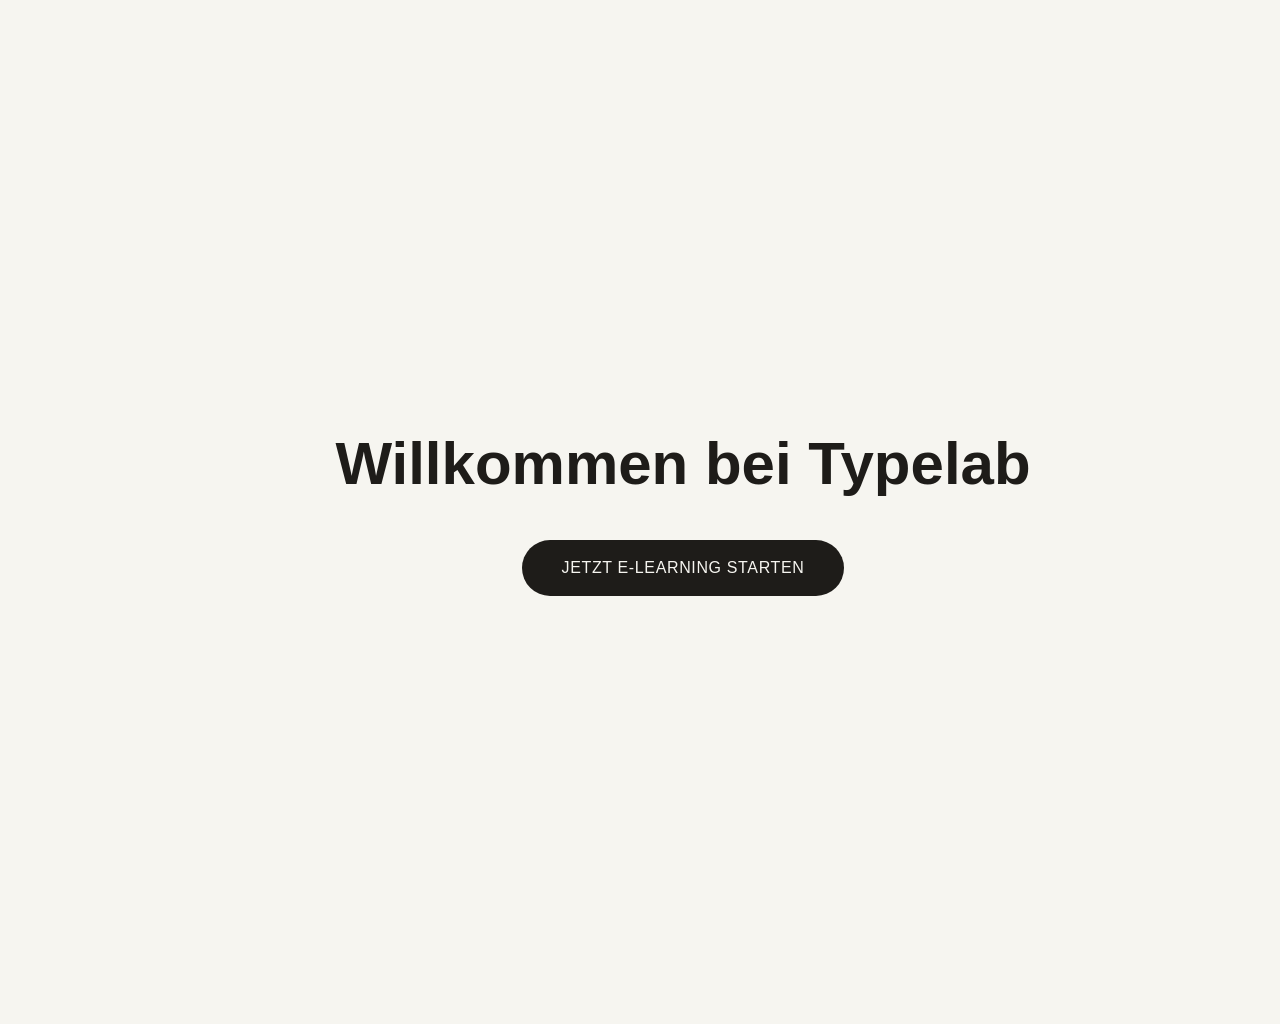
==== commit 400b8fcb: "Add files via upload" ====
--- a/index.html
+++ b/index.html
@@ -3,6 +3,8 @@
 <head>
   <meta charset="UTF-8" />
   <link rel="manifest" href="manifest.json">
+  <link rel="icon" href="Images/Icons/Typo und Technologie Logo.jpg">
+  <link rel="apple-touch-icon" href="Images/Icons/Typo und Technologie Logo.jpg">
   <meta name="apple-mobile-web-app-capable" content="yes">
   <meta name="mobile-web-app-capable" content="yes">
   <meta name="apple-mobile-web-app-status-bar-style" content="black-translucent">
@@ -52,8 +54,7 @@
   <div class="splash">
     <div class="splash-inner" id="splash-inner">
       <h1 class="splash-headline">
-        Willkommen zur E-Learning Anwendung<br />
-        Typografie und Technologie
+        Willkommen bei Typelab<br />
       </h1>
       <a href="chapterpage.html" class="splash-btn">Jetzt E-Learning starten</a>
     </div>
